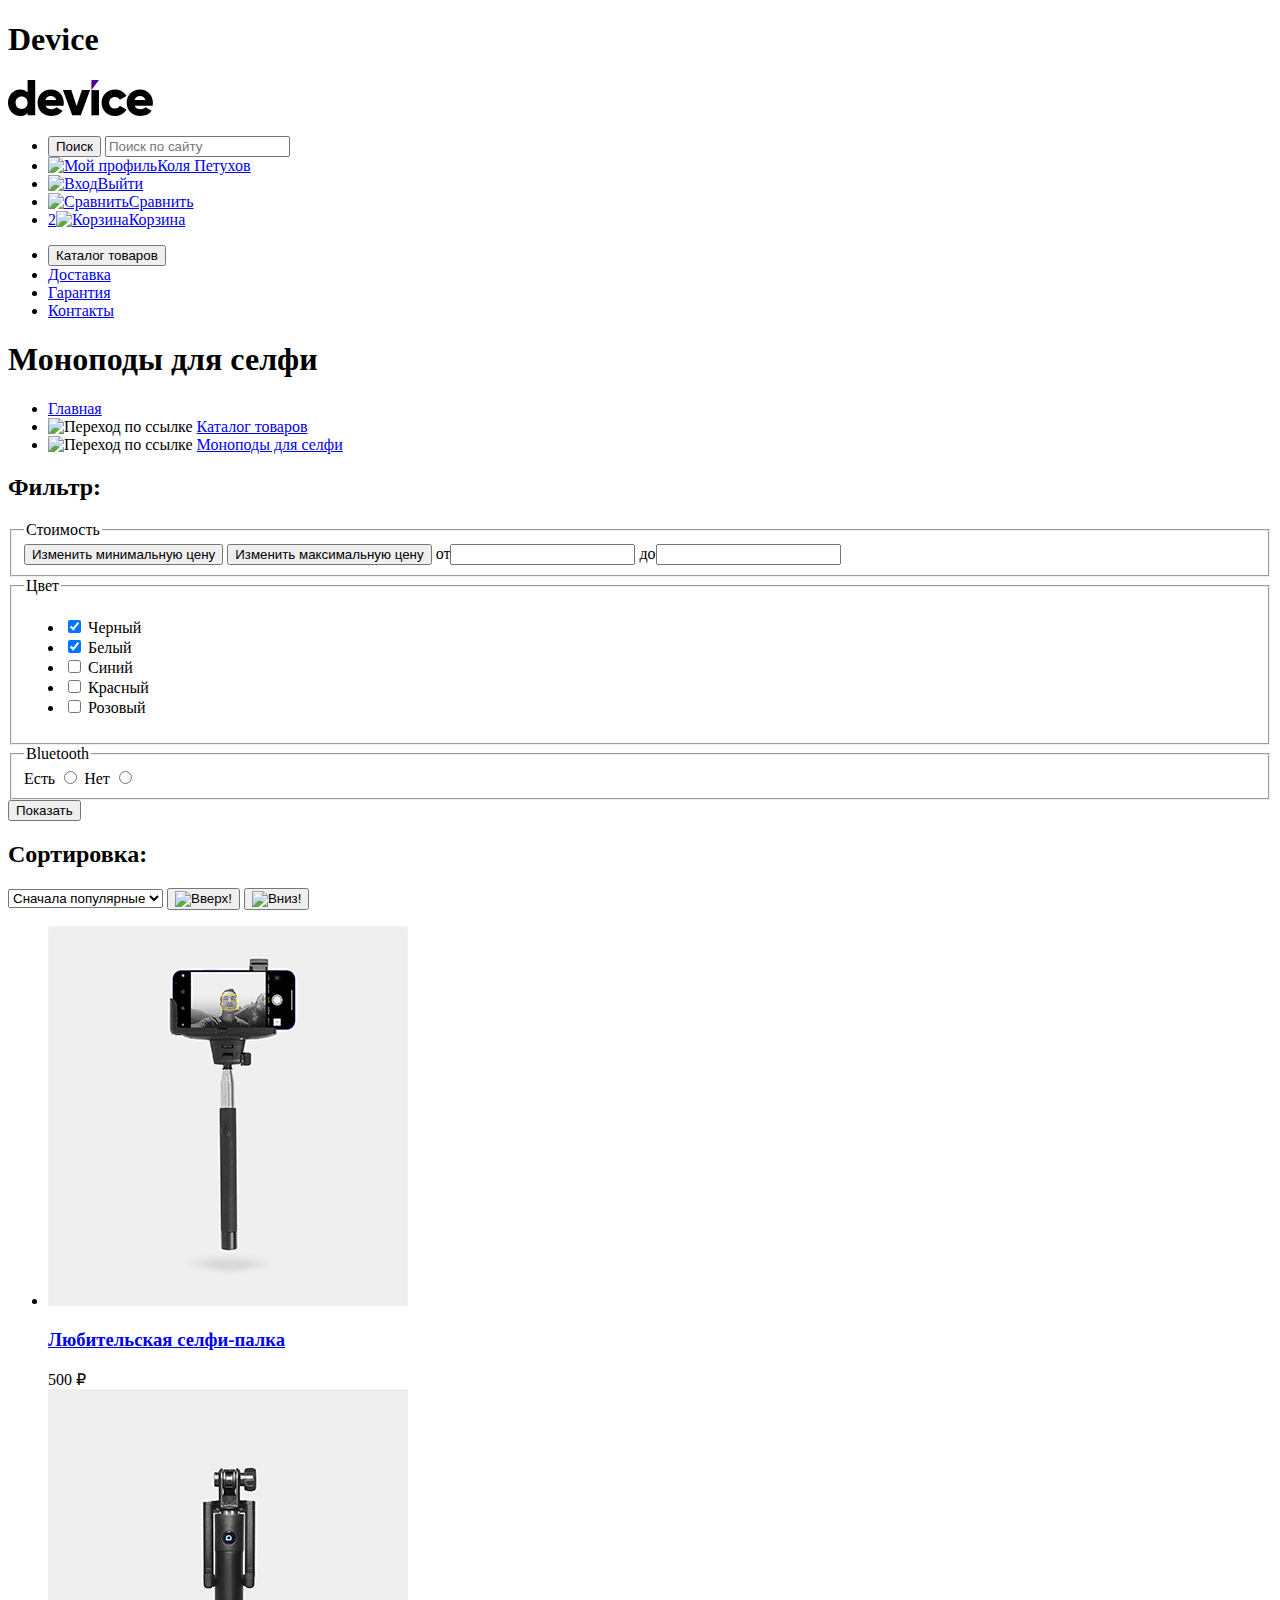
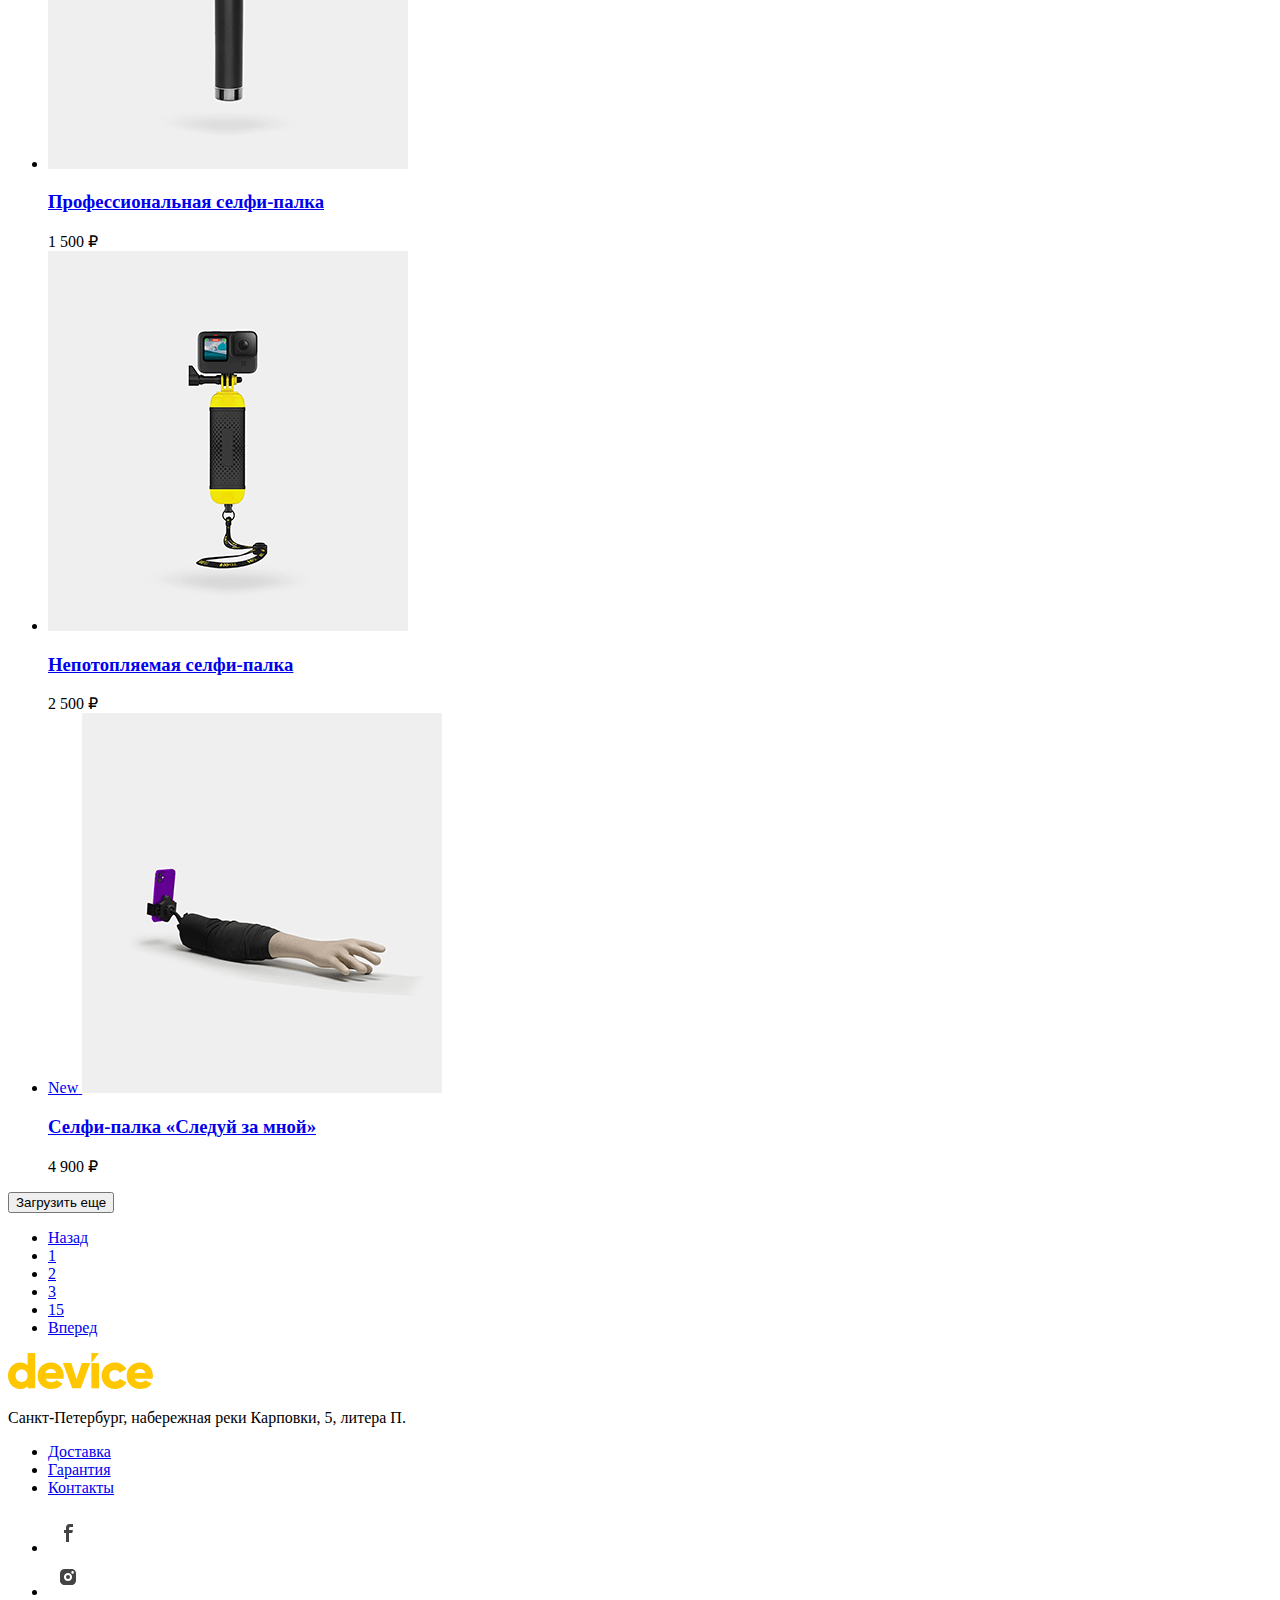
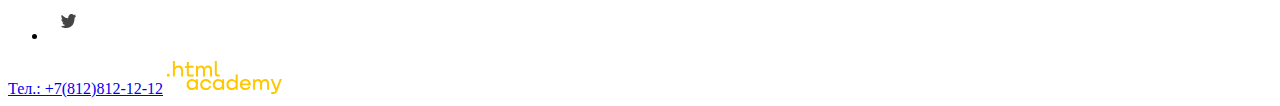
==== catalog.html @ c9c59290 "Доработка разметки" ====
<!DOCTYPE html>
<html lang="ru">
    <head>
        <title>Device</title>
        <meta charset="utf-8">
    </head>
    <body>
        <header class="page-header">
            <h1 class="visually-hidden">Device</h1>
            <a class="link_logo" href="index.html"><img class="logo" src="img/logo/logo-device.svg" alt="Logo Device"></a>
            <section>
                <nav class="navigation">
                    <ul class="navigation-list">
                        <li class="navigation-item">
                            <form class="nav-src" action="https://echo.htmlacademy.ru/" method="GET">
                                <input type="submit" value="Поиск">
                                <input type="text" name="search" id="search" placeholder="Поиск по сайту">
                            </form>
                        </li>
                        <li class="navigation-item">
                            <a class="navigation-link" href="#"><img class="item-img" src="" alt="Мой профиль">Коля Петухов</a>
                        </li>
                        <li class="navigation-item">
                            <a class="navigation-link" href="#"><img class="item-img" src="" alt="Вход">Выйти</a>
                        </li>
                        <li class="navigation-item">
                            <a class="navigation-link" href="#"><img class="item-img" src="" alt="Сравнить">Сравнить</a>
                        </li>
                        <li class="navigation-item">
                            <a class="navigation-link" href="#"><span class="number">2</span><img class="item-img" src="" alt="Корзина">Корзина</a>
                        </li>
                    </ul>
                </nav>
            </section>
            <section class="navigation">
                <ul class="navigation-list">
                    <li class="navigation-item">
                        <button class="nav-button" name="button">Каталог товаров</button>
                    </li>
                    <li class="navigation-item">
                    <a class="navigation-link" href="#">Доставка</a>
                </li>
                <li class="navigation-item">
                    <a class="navigation-link" href="#">Гарантия</a>
                </li>
                <li class="navigation-item">
                    <a class="navigation-link" href="#">Контакты</a>
                </li>
                </ul>
            </section>
        </header>
        <main class="main-catalog">
            <header class="header-catalog">
                <h1 class="heading-catalog">Моноподы для селфи</h1>
                <ul class="bread-list">
                    <li class="bread-item">
                        <a class="bread-link" href="#">Главная</a>
                    </li>
                    <li class="bread-item">
                        <img class="bread-img" src="" alt="Переход по ссылке">
                        <a class="bread-link" href="#">Каталог товаров</a>
                    </li>
                    <li class="bread-item">
                        <img class="bread-img" src="" alt="Переход по ссылке">
                        <a class="bread-link" href="#">Моноподы для селфи</a>
                    </li>
                </ul>
            </header>
            <section class="filter">
                <h2 class="heading-filter">Фильтр:</h2>
                <form action="https://echo.htmlacademy.ru/" method="GET">
                    <fieldset class="filter-price">
                        <legend class="filter-price-item">Стоимость</legend>
                        <button class="min-price" type="button">Изменить минимальную цену</button>
                        <button class="max-price" type="button">Изменить максимальную цену</button>
                        <label class="min-enter-price">от<input class="min-enter-price" type="number"></label> 
                        <label class="max-enter-price">до<input class="max-enter-price" type="number"></label> 
                    </fieldset>
                <fieldset class="filter-color">
                    <legend class="filter-color-item">Цвет</legend>
                    <ul class="filter-color-list">
                        <li class="filter-color-check">
                            <label class="filter-color-name"> 
                                <input type="checkbox" name="black" checked>
                                Черный
                            </label>
                        </li>
                        <li class="filter-color-check">
                            <label class="filter-color-name"> 
                                <input type="checkbox" name="white" checked>
                                Белый
                            </label>
                        </li>
                        <li class="filter-color-check">
                            <label class="filter-color-name">
                                <input type="checkbox" name="blue"> 
                                Синий
                            </label>
                        </li>
                        <li class="filter-color-check">
                            <label class="filter-color-name">
                                <input type="checkbox" name="red">
                                Красный
                            </label>
                        </li>
                        <li class="filter-color-check">
                            <label class="filter-color-name">
                                <input type="checkbox" name="pink">
                                Розовый
                            </label>
                        </li>
                    </ul>
                </fieldset>
                <fieldset class="filter-bluetooth">
                    <legend class="filter-bluetooth-item">Bluetooth</legend>
                    <label> Есть
                        <input class="filter-bluetooth-check" type="radio" name="bluetooth" value="Yes">
                    </label>
                    <label> Нет
                        <input class="filter-bluetooth-check" type="radio" name="bluetooth" value="No">
                    </label>
                    </fieldset>
                    <input class="filter-button" type="submit" value="Показать">
                </form>
            </section>
            <section class="sorting">
                <h2 class="heading-sort">Сортировка:</h2>
                <select class="sorting-list"> 
                    <option value="popular">Сначала популярные</option>
                    <option value="chaep">Сначала дешевые</option>
                    <option value="expensive">Сначала дорогие</option>
                </select>
                <button class="sort-button"><img class="sort-img" src="" alt="Вверх!"></button>
                <button class="sort-button"><img class="sort-img" src="" alt="Вниз!"></button>
            </section>
            <section class="product">
                <ul class="product-list">
                    <li class="product-item">
                        <a class="product-link" href="#">
                            <img class="product-img" src="img/product/product-1.png" width="360" height="380" alt="Любительская селфи-палка">
                            <h3>Любительская селфи-палка </h3>
                        </a>
                        <span>500 ₽</span>
                    </li>
                    <li class="product-item">
                        <a class="product-link" href="#">
                            <img class="product-img" src="img/product/product-2.png" width="360" height="380" alt="Профессиональная селфи-палка">
                            <h3>Профессиональная селфи-палка</h3>
                        </a>
                        <span>1 500 ₽</span>
                    </li>
                    <li class="product-item">
                        <a class="product-link" href="#">
                            <img class="product-img" src="img/product/product-3.png" width="360" height="380" alt="Непотопляемая селфи-палка">
                            <h3>Непотопляемая селфи-палка</h3>
                        </a>
                        <span>2 500 ₽</span>
                    </li>
                    <li class="product-item">
                        <a class="product-link" href="#">
                            <span>New</span>
                            <img class="product-img" src="img/product/product-4.png" width="360" height="380" alt="Селфи-палка «Следуй за мной»">
                            <h3>Селфи-палка «Следуй за мной»</h3>
                        </a>
                        <span>4 900 ₽</span>
                    </li>
                </ul>
                <button class="product-button" type="button">Загрузить еще</button>
                <ul class="pagination">
                    <li class="pagination-item">
                        <a class="pagination-link" href="#">Назад</a>
                    </li>
                    <li class="pagination-item">
                        <a class="pagination-link pagination-active" href="#">1</a>
                    </li>
                    <li class="pagination-item">
                        <a class="pagination-link" href="#">2</a>
                    </li>
                    <li class="pagination-item">
                        <a class="pagination-link" href="#">3</a>
                    </li>
                    <li class="pagination-item">
                        <a class="pagination-link" href="#">15</a>
                    </li>
                    <li class="pagination-item">
                        <a class="pagination-link" href="#">Вперед</a>
                    </li>
                </ul>
            </section>  
        </main>
        <footer class="footer">
            <a class="logo-link" href="index.html"><img class="logo-footer" src="img/logo/logo-device-footer.svg" alt="Device Logo"></a>
                <p>
                    Санкт-Петербург, набережная реки Карповки, 5, литера П.
                </p>
                <nav class="navi-footer">
                    <ul class="footer-list">
                        <li class="footer-item">
                            <a class="footer-link" href="#">Доставка</a>
                        </li>
                        <li class="footer-item">
                            <a class="footer-link" href="#">Гарантия</a>
                        </li>
                        <li class="footer-item">
                            <a class="footer-link" href="#">Контакты</a>
                        </li>
                    </ul>
                </nav>
                <nav class="navi-footer-social">
                    <ul class="footer-social-list">
                        <li class="footer-social-item">
                            <a class="footer-social-link" target="_blank" href="https://facebook.com/htmlacademy"><img class="social-logo" src="img/social/facebook.svg" alt="Facebook"></a>
                        </li>
                        <li class="footer-social-item">
                            <a class="footer-social-link" target="_blank" href="https://instagram.com/htmlacademy/"><img class="social-logo" src="img/social/instagram.svg" alt="Instagram"></a>
                        </li>
                        <li class="footer-social-item">
                            <a class="footer-social-link" target="_blank" href="https://twitter.com/htmlacademy_ru"><img class="social-logo" src="img/social/twitter.svg" alt="Twitter"></a>
                        </li>
                    </ul>
                </nav>
                <a href="tel:+78128121212">Тел.: +7(812)812-12-12</a>
                <a href="https://htmlacademy.ru/"><img src="img/logo/html-logo.svg" alt="HTMLACADEMY-logo"></a>
        </footer>
    </body>
</html>
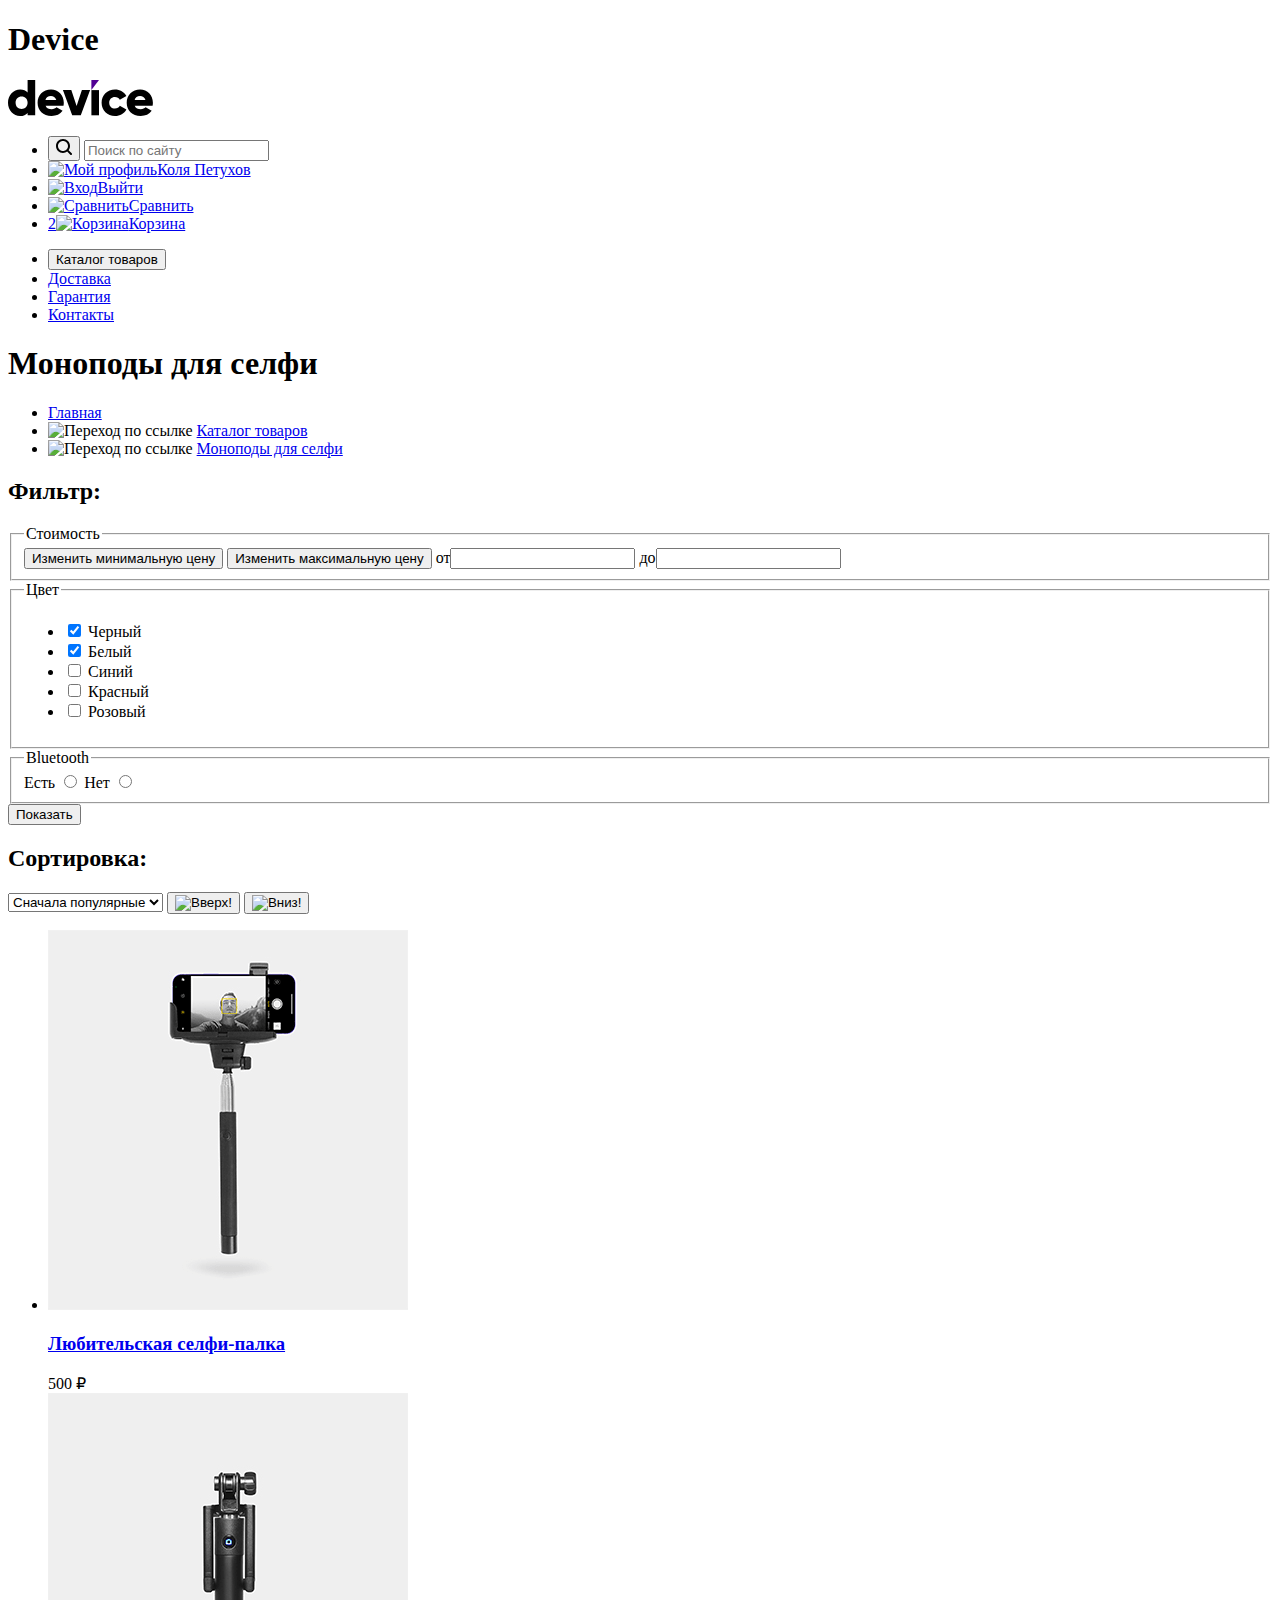
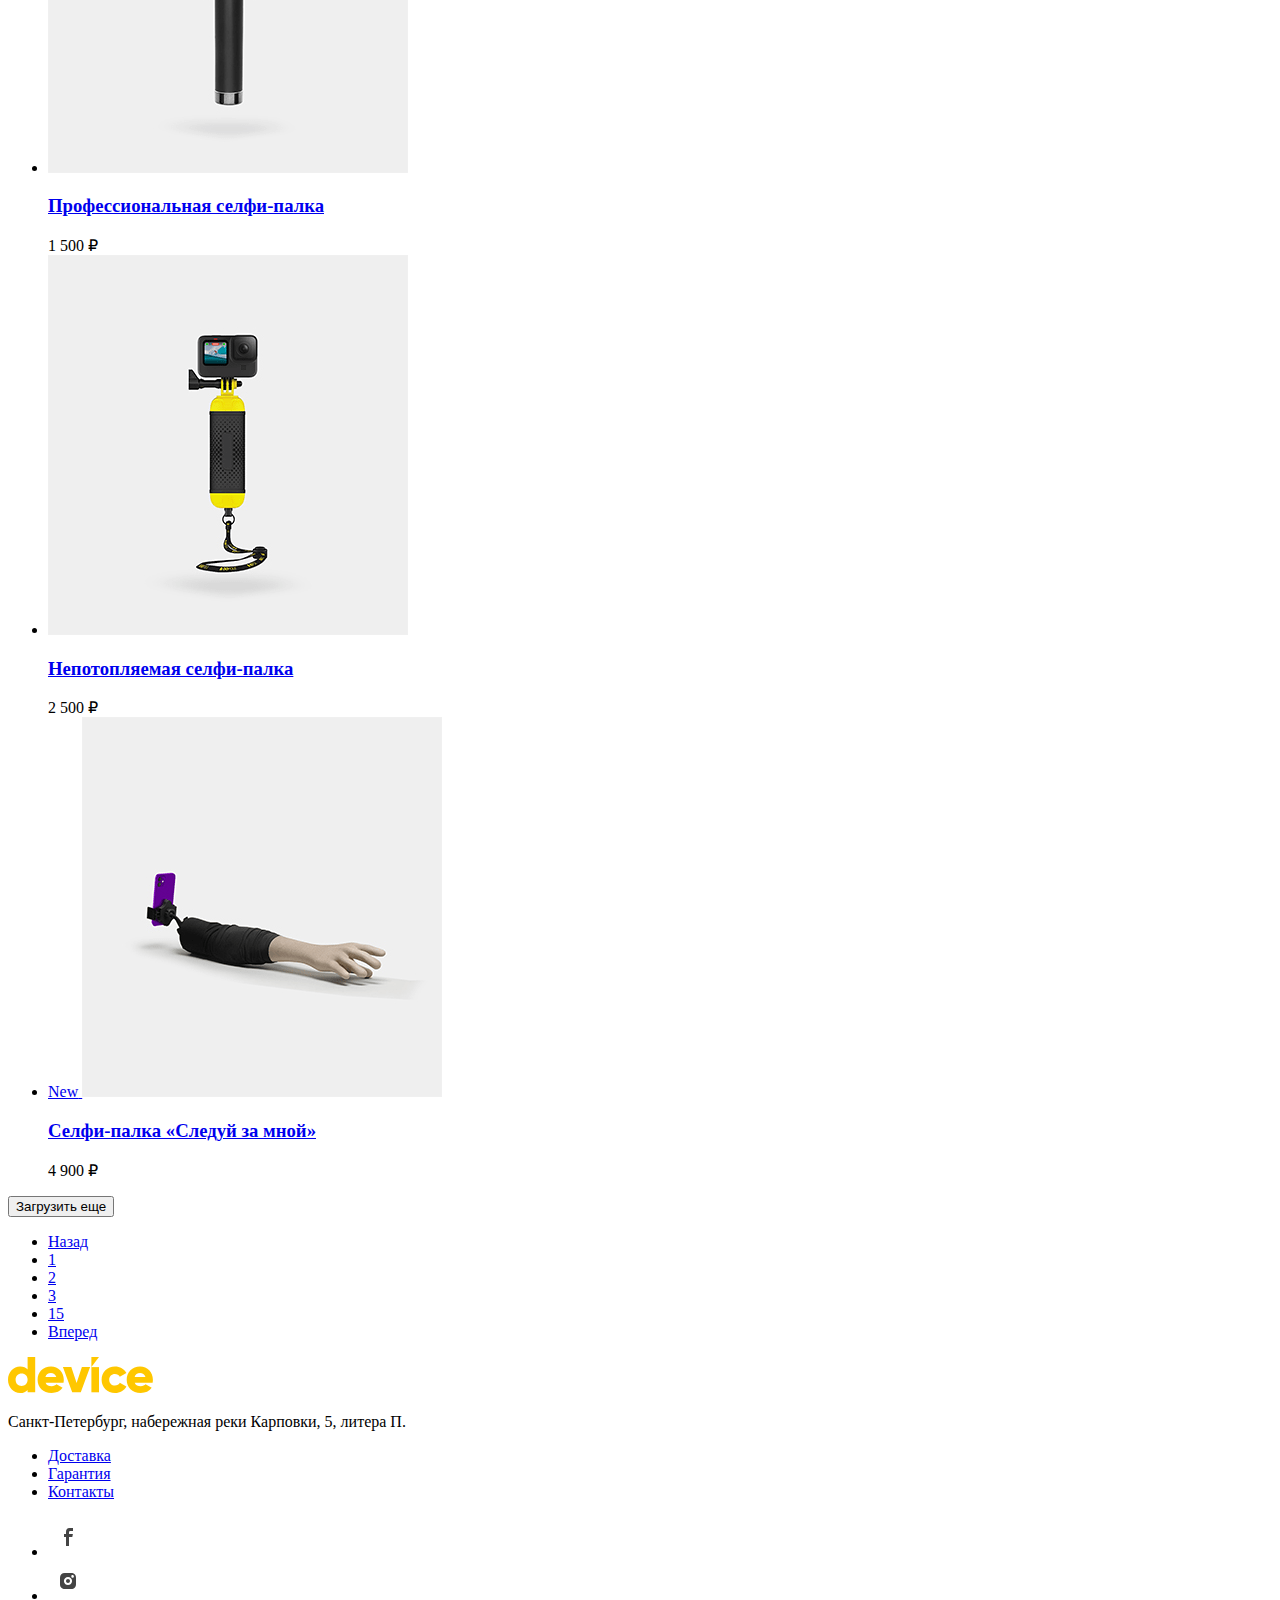
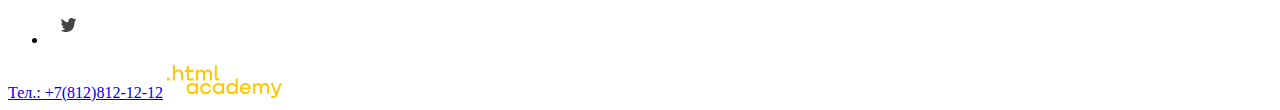
==== commit 95d15d94: "Базовая стилизация страниц" ====
--- a/catalog.html
+++ b/catalog.html
@@ -4,51 +4,52 @@
     <head>
         <title>Device</title>
         <meta charset="utf-8">
+        <link rel="stylesheet" href="styles.css">
     </head>
     <body>
         <header class="page-header">
             <h1 class="visually-hidden">Device</h1>
-            <a class="link_logo" href="index.html"><img class="logo" src="img/logo/logo-device.svg" alt="Logo Device"></a>
-            <section>
-                <nav class="navigation">
-                    <ul class="navigation-list">
-                        <li class="navigation-item">
-                            <form class="nav-src" action="https://echo.htmlacademy.ru/" method="GET">
-                                <input type="submit" value="Поиск">
-                                <input type="text" name="search" id="search" placeholder="Поиск по сайту">
-                            </form>
-                        </li>
-                        <li class="navigation-item">
-                            <a class="navigation-link" href="#"><img class="item-img" src="" alt="Мой профиль">Коля Петухов</a>
-                        </li>
-                        <li class="navigation-item">
-                            <a class="navigation-link" href="#"><img class="item-img" src="" alt="Вход">Выйти</a>
-                        </li>
-                        <li class="navigation-item">
-                            <a class="navigation-link" href="#"><img class="item-img" src="" alt="Сравнить">Сравнить</a>
-                        </li>
-                        <li class="navigation-item">
-                            <a class="navigation-link" href="#"><span class="number">2</span><img class="item-img" src="" alt="Корзина">Корзина</a>
-                        </li>
-                    </ul>
-                </nav>
-            </section>
-            <section class="navigation">
-                <ul class="navigation-list">
-                    <li class="navigation-item">
-                        <button class="nav-button" name="button">Каталог товаров</button>
-                    </li>
-                    <li class="navigation-item">
-                    <a class="navigation-link" href="#">Доставка</a>
-                </li>
-                <li class="navigation-item">
-                    <a class="navigation-link" href="#">Гарантия</a>
-                </li>
-                <li class="navigation-item">
-                    <a class="navigation-link" href="#">Контакты</a>
-                </li>
-                </ul>
-            </section>
+                <a class="link_logo" href="index.html"><img class="logo" src="img/logo/logo-device.svg" width="145" height="36" alt="Logo Device"></a>
+                <section class="navigation-profile">
+                    <nav class="navigation-container">
+                        <ul class="navigation-list-profile">
+                            <li class="navigation-item-profile">
+                                <form class="nav-src" action="https://echo.htmlacademy.ru/" method="GET">
+                                    <button class="form-button"><img src="img/src.svg" alt="Поиск"></button>
+                                    <input class="form-text" type="text" name="search" id="search" placeholder="Поиск по сайту">
+                                </form>
+                            </li>
+                            <li class="navigation-item-profile">
+                                <a class="navigation-link-profile" href="#"><img class="item-img" src="" alt="Мой профиль">Коля Петухов</a>
+                            </li>
+                            <li class="navigation-item-profile">
+                                <a class="navigation-link-profile" href="#"><img class="item-img" src="" alt="Вход">Выйти</a>
+                            </li>
+                            <li class="navigation-item-profile">
+                                <a class="navigation-link-profile" href="#"><img class="item-img" src="" alt="Сравнить">Сравнить</a>
+                            </li>
+                            <li class="navigation-item-profile">
+                                <a class="navigation-link-profile" href="#"><span class="number">2</span><img class="item-img" src="" alt="Корзина">Корзина</a>
+                            </li>
+                        </ul>
+                    </nav>
+                </section>
+                <section class="navigation">
+                        <ul class="navigation-list">
+                            <li class="navigation-item">
+                                <button class="nav-button" name="button">Каталог товаров</button>
+                            </li>
+                            <li class="navigation-item">
+                                <a class="navigation-link" href="#">Доставка</a>
+                            </li>
+                            <li class="navigation-item">
+                                <a class="navigation-link" href="#">Гарантия</a>
+                            </li>
+                            <li class="navigation-item">
+                                <a class="navigation-link" href="#">Контакты</a>
+                            </li>
+                        </ul>
+                </section>
         </header>
         <main class="main-catalog">
             <header class="header-catalog">
@@ -77,48 +78,48 @@
                         <label class="min-enter-price">от<input class="min-enter-price" type="number"></label> 
                         <label class="max-enter-price">до<input class="max-enter-price" type="number"></label> 
                     </fieldset>
-                <fieldset class="filter-color">
-                    <legend class="filter-color-item">Цвет</legend>
-                    <ul class="filter-color-list">
-                        <li class="filter-color-check">
-                            <label class="filter-color-name"> 
-                                <input type="checkbox" name="black" checked>
-                                Черный
-                            </label>
-                        </li>
-                        <li class="filter-color-check">
-                            <label class="filter-color-name"> 
-                                <input type="checkbox" name="white" checked>
-                                Белый
-                            </label>
-                        </li>
-                        <li class="filter-color-check">
-                            <label class="filter-color-name">
-                                <input type="checkbox" name="blue"> 
-                                Синий
-                            </label>
-                        </li>
-                        <li class="filter-color-check">
-                            <label class="filter-color-name">
-                                <input type="checkbox" name="red">
-                                Красный
-                            </label>
-                        </li>
-                        <li class="filter-color-check">
-                            <label class="filter-color-name">
-                                <input type="checkbox" name="pink">
-                                Розовый
-                            </label>
-                        </li>
-                    </ul>
-                </fieldset>
+                    <fieldset class="filter-color">
+                        <legend class="filter-color-item">Цвет</legend>
+                        <ul class="filter-color-list">
+                            <li class="filter-color-check">
+                                <label class="filter-color-name"> 
+                                    <input class="filter-color-box" type="checkbox" name="black" checked>
+                                    Черный
+                                </label>
+                            </li>
+                            <li class="filter-color-check">
+                                <label class="filter-color-name"> 
+                                    <input class="filter-color-box" type="checkbox" name="white" checked>
+                                    Белый
+                                </label>
+                            </li>
+                            <li class="filter-color-check">
+                                <label class="filter-color-name">
+                                    <input class="filter-color-box" type="checkbox" name="blue"> 
+                                    Синий
+                                </label>
+                            </li>
+                            <li class="filter-color-check">
+                                <label class="filter-color-name">
+                                    <input class="filter-color-box" type="checkbox" name="red">
+                                    Красный
+                                </label>
+                            </li>
+                            <li class="filter-color-check">
+                                <label class="filter-color-name">
+                                    <input class="filter-color-box" type="checkbox" name="pink">
+                                    Розовый
+                                </label>
+                            </li>
+                        </ul>
+                    </fieldset>
                 <fieldset class="filter-bluetooth">
-                    <legend class="filter-bluetooth-item">Bluetooth</legend>
-                    <label> Есть
-                        <input class="filter-bluetooth-check" type="radio" name="bluetooth" value="Yes">
+                    <legend class="filter-bluetooth-name">Bluetooth</legend>
+                    <label class="filter-bluetooth-check"> Есть
+                        <input class="filter-bluetooth-item" type="radio" name="bluetooth" value="Yes">
                     </label>
-                    <label> Нет
-                        <input class="filter-bluetooth-check" type="radio" name="bluetooth" value="No">
+                    <label class="filter-bluetooth-check"> Нет
+                        <input class="filter-bluetooth-item" type="radio" name="bluetooth" value="No">
                     </label>
                     </fieldset>
                     <input class="filter-button" type="submit" value="Показать">
@@ -141,35 +142,35 @@
                             <img class="product-img" src="img/product/product-1.png" width="360" height="380" alt="Любительская селфи-палка">
                             <h3>Любительская селфи-палка </h3>
                         </a>
-                        <span>500 ₽</span>
+                        <span class="product-price">500 ₽</span>
                     </li>
                     <li class="product-item">
                         <a class="product-link" href="#">
                             <img class="product-img" src="img/product/product-2.png" width="360" height="380" alt="Профессиональная селфи-палка">
                             <h3>Профессиональная селфи-палка</h3>
                         </a>
-                        <span>1 500 ₽</span>
+                        <span class="product-price">1 500 ₽</span>
                     </li>
                     <li class="product-item">
                         <a class="product-link" href="#">
                             <img class="product-img" src="img/product/product-3.png" width="360" height="380" alt="Непотопляемая селфи-палка">
                             <h3>Непотопляемая селфи-палка</h3>
                         </a>
-                        <span>2 500 ₽</span>
-                    </li>
-                    <li class="product-item">
-                        <a class="product-link" href="#">
-                            <span>New</span>
+                        <span class="product-price">2 500 ₽</span>
+                    </li>
+                    <li class="product-item">
+                        <a class="product-link" href="#">
+                            <span class="product-new">New</span>
                             <img class="product-img" src="img/product/product-4.png" width="360" height="380" alt="Селфи-палка «Следуй за мной»">
                             <h3>Селфи-палка «Следуй за мной»</h3>
                         </a>
-                        <span>4 900 ₽</span>
+                        <span class="product-price">4 900 ₽</span>
                     </li>
                 </ul>
-                <button class="product-button" type="button">Загрузить еще</button>
+                <button class="product-button" type="button"><span class="product-button-text">Загрузить еще</span></button>
                 <ul class="pagination">
                     <li class="pagination-item">
-                        <a class="pagination-link" href="#">Назад</a>
+                        <a class="pagination-link-direction" href="#">Назад</a>
                     </li>
                     <li class="pagination-item">
                         <a class="pagination-link pagination-active" href="#">1</a>
@@ -184,14 +185,14 @@
                         <a class="pagination-link" href="#">15</a>
                     </li>
                     <li class="pagination-item">
-                        <a class="pagination-link" href="#">Вперед</a>
+                        <a class="pagination-link-direction" href="#">Вперед</a>
                     </li>
                 </ul>
             </section>  
         </main>
         <footer class="footer">
-            <a class="logo-link" href="index.html"><img class="logo-footer" src="img/logo/logo-device-footer.svg" alt="Device Logo"></a>
-                <p>
+            <a class="logo-link" href="index.html"><img class="logo-footer" src="img//logo/logo-device-footer.svg" alt="Device Logo"></a>
+                <p class="footer-adress">
                     Санкт-Петербург, набережная реки Карповки, 5, литера П.
                 </p>
                 <nav class="navi-footer">
@@ -210,18 +211,30 @@
                 <nav class="navi-footer-social">
                     <ul class="footer-social-list">
                         <li class="footer-social-item">
-                            <a class="footer-social-link" target="_blank" href="https://facebook.com/htmlacademy"><img class="social-logo" src="img/social/facebook.svg" alt="Facebook"></a>
+                            <a class="footer-social-link" target="_blank" href="https://facebook.com/htmlacademy">
+                                <div class="social">
+                                    <img class="social-logo" src="img/social/facebook.svg" alt="Facebook">
+                                </div>
+                            </a>
                         </li>
                         <li class="footer-social-item">
-                            <a class="footer-social-link" target="_blank" href="https://instagram.com/htmlacademy/"><img class="social-logo" src="img/social/instagram.svg" alt="Instagram"></a>
+                            <a class="footer-social-link" target="_blank" href="https://instagram.com/htmlacademy/">
+                                <div class="social">
+                                    <img class="social-logo" src="img/social/instagram.svg" alt="Instagram">
+                                </div>
+                            </a>
                         </li>
                         <li class="footer-social-item">
-                            <a class="footer-social-link" target="_blank" href="https://twitter.com/htmlacademy_ru"><img class="social-logo" src="img/social/twitter.svg" alt="Twitter"></a>
+                            <a class="footer-social-link" target="_blank" href="https://twitter.com/htmlacademy_ru">
+                                <div class="social">
+                                    <img class="social-logo" src="img/social/twitter.svg" alt="Twitter">
+                                </div>
+                            </a>
                         </li>
                     </ul>
                 </nav>
-                <a href="tel:+78128121212">Тел.: +7(812)812-12-12</a>
-                <a href="https://htmlacademy.ru/"><img src="img/logo/html-logo.svg" alt="HTMLACADEMY-logo"></a>
+                <a class="footer-tel" href="tel:+78128121212">Тел.: +7(812)812-12-12</a>
+                <a href="https://htmlacademy.ru/"><img src="img//logo/html-logo.svg" alt="HTMLACADEMY-logo"></a>
         </footer>
     </body>
 </html>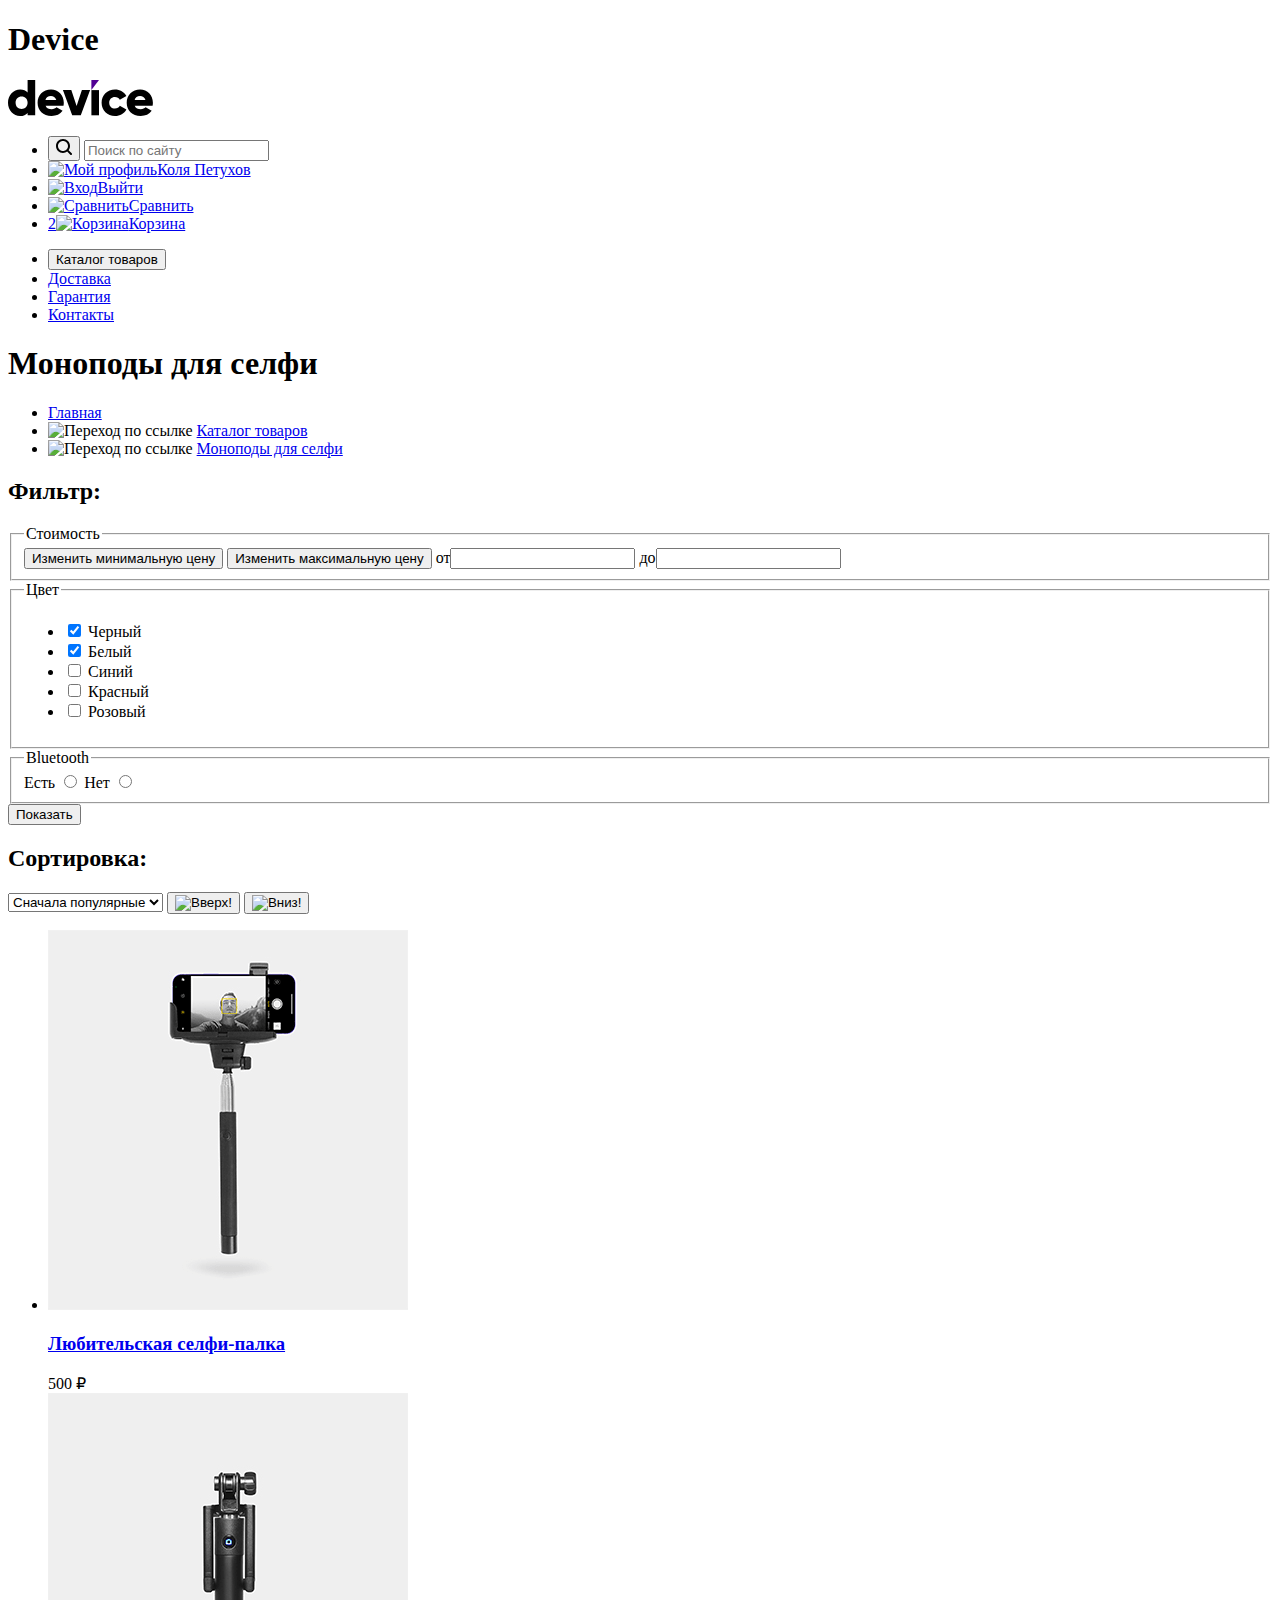
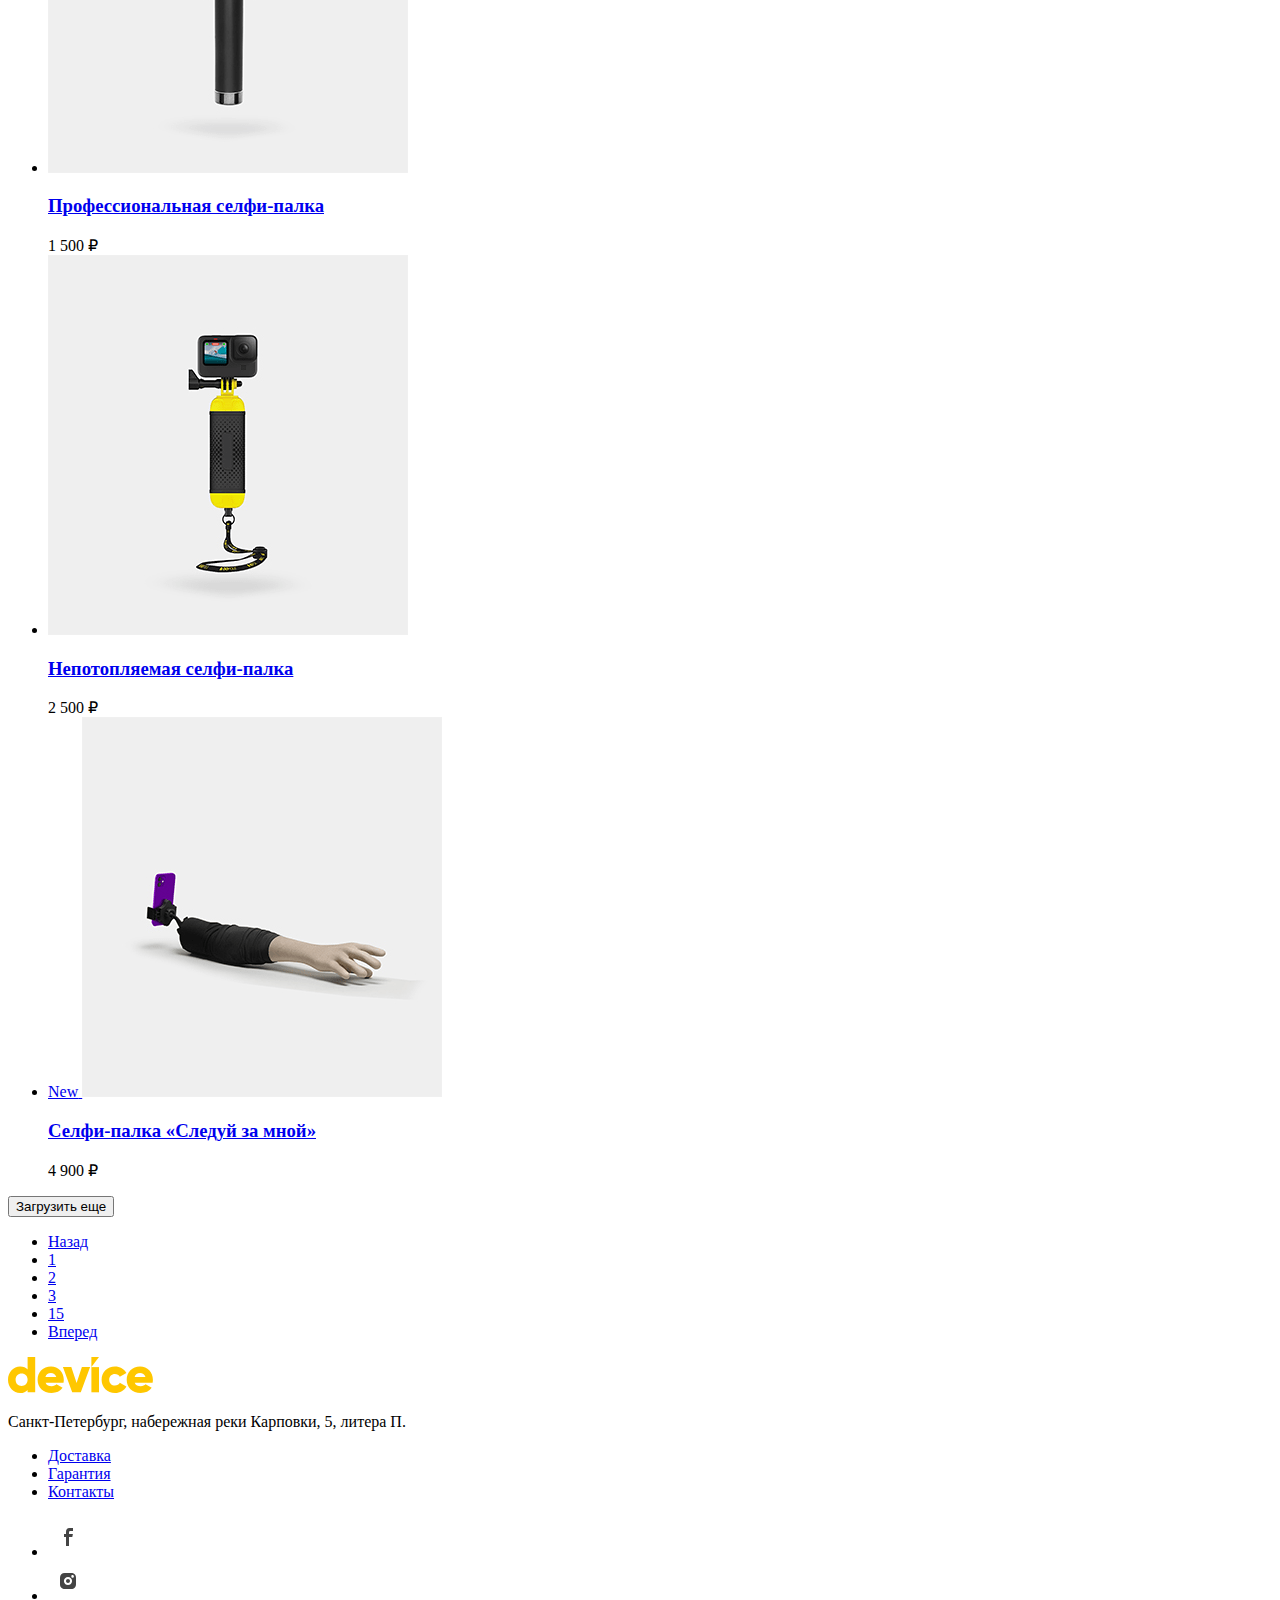
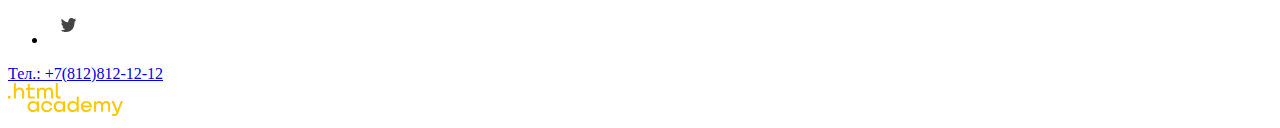
==== commit df69eaa5: "Флексы и некоторые доработки" ====
--- a/catalog.html
+++ b/catalog.html
@@ -1,4 +1,3 @@
-
 <!DOCTYPE html>
 <html lang="ru">
     <head>
@@ -7,7 +6,7 @@
         <link rel="stylesheet" href="styles.css">
     </head>
     <body>
-        <header class="page-header">
+        <header class="page-header-catalog">
             <h1 class="visually-hidden">Device</h1>
                 <a class="link_logo" href="index.html"><img class="logo" src="img/logo/logo-device.svg" width="145" height="36" alt="Logo Device"></a>
                 <section class="navigation-profile">
@@ -191,11 +190,14 @@
             </section>  
         </main>
         <footer class="footer">
-            <a class="logo-link" href="index.html"><img class="logo-footer" src="img//logo/logo-device-footer.svg" alt="Device Logo"></a>
-                <p class="footer-adress">
-                    Санкт-Петербург, набережная реки Карповки, 5, литера П.
-                </p>
-                <nav class="navi-footer">
+            <div class="footer-container">
+                <div class="footer-logo-content">
+                    <a class="logo-link" href="index.html"><img class="logo-footer" src="img//logo/logo-device-footer.svg" alt="Device Logo"></a>
+                    <p class="footer-adress">
+                        Санкт-Петербург, набережная реки Карповки, 5, литера П.
+                    </p>
+                </div>
+                <div class="adress-footer-container">
                     <ul class="footer-list">
                         <li class="footer-item">
                             <a class="footer-link" href="#">Доставка</a>
@@ -207,34 +209,41 @@
                             <a class="footer-link" href="#">Контакты</a>
                         </li>
                     </ul>
-                </nav>
-                <nav class="navi-footer-social">
-                    <ul class="footer-social-list">
-                        <li class="footer-social-item">
-                            <a class="footer-social-link" target="_blank" href="https://facebook.com/htmlacademy">
-                                <div class="social">
-                                    <img class="social-logo" src="img/social/facebook.svg" alt="Facebook">
-                                </div>
-                            </a>
-                        </li>
-                        <li class="footer-social-item">
-                            <a class="footer-social-link" target="_blank" href="https://instagram.com/htmlacademy/">
-                                <div class="social">
-                                    <img class="social-logo" src="img/social/instagram.svg" alt="Instagram">
-                                </div>
-                            </a>
-                        </li>
-                        <li class="footer-social-item">
-                            <a class="footer-social-link" target="_blank" href="https://twitter.com/htmlacademy_ru">
-                                <div class="social">
-                                    <img class="social-logo" src="img/social/twitter.svg" alt="Twitter">
-                                </div>
-                            </a>
-                        </li>
-                    </ul>
-                </nav>
-                <a class="footer-tel" href="tel:+78128121212">Тел.: +7(812)812-12-12</a>
-                <a href="https://htmlacademy.ru/"><img src="img//logo/html-logo.svg" alt="HTMLACADEMY-logo"></a>
+                    <nav class="navi-footer-social">
+                        <ul class="footer-social-list">
+                            <li class="footer-social-item">
+                                <a class="footer-social-link" target="_blank" href="https://facebook.com/htmlacademy">
+                                    <div class="social">
+                                        <img class="social-logo" src="img/social/facebook.svg" alt="Facebook">
+                                    </div>
+                                </a>
+                            </li>
+                            <li class="footer-social-item">
+                                <a class="footer-social-link" target="_blank" href="https://instagram.com/htmlacademy/">
+                                    <div class="social">
+                                        <img class="social-logo" src="img/social/instagram.svg" alt="Instagram">
+                                    </div>
+                                </a>
+                            </li>
+                            <li class="footer-social-item">
+                                <a class="footer-social-link" target="_blank" href="https://twitter.com/htmlacademy_ru">
+                                    <div class="social">
+                                        <img class="social-logo" src="img/social/twitter.svg" alt="Twitter">
+                                    </div>
+                                </a>
+                            </li>
+                        </ul>
+                    </nav>
+                </div>
+                <div class="footer-container-tel">
+                    <div class="tel-cont">
+                        <a class="footer-tel" href="tel:+78128121212">Тел.: +7(812)812-12-12</a>
+                    </div>
+                    <div class="htmlacademy-logo">
+                    <a href="https://htmlacademy.ru/"><img src="img//logo/html-logo.svg" alt="HTMLACADEMY-logo"></a>
+                    </div>
+                </div>
+            </div>
         </footer>
     </body>
 </html>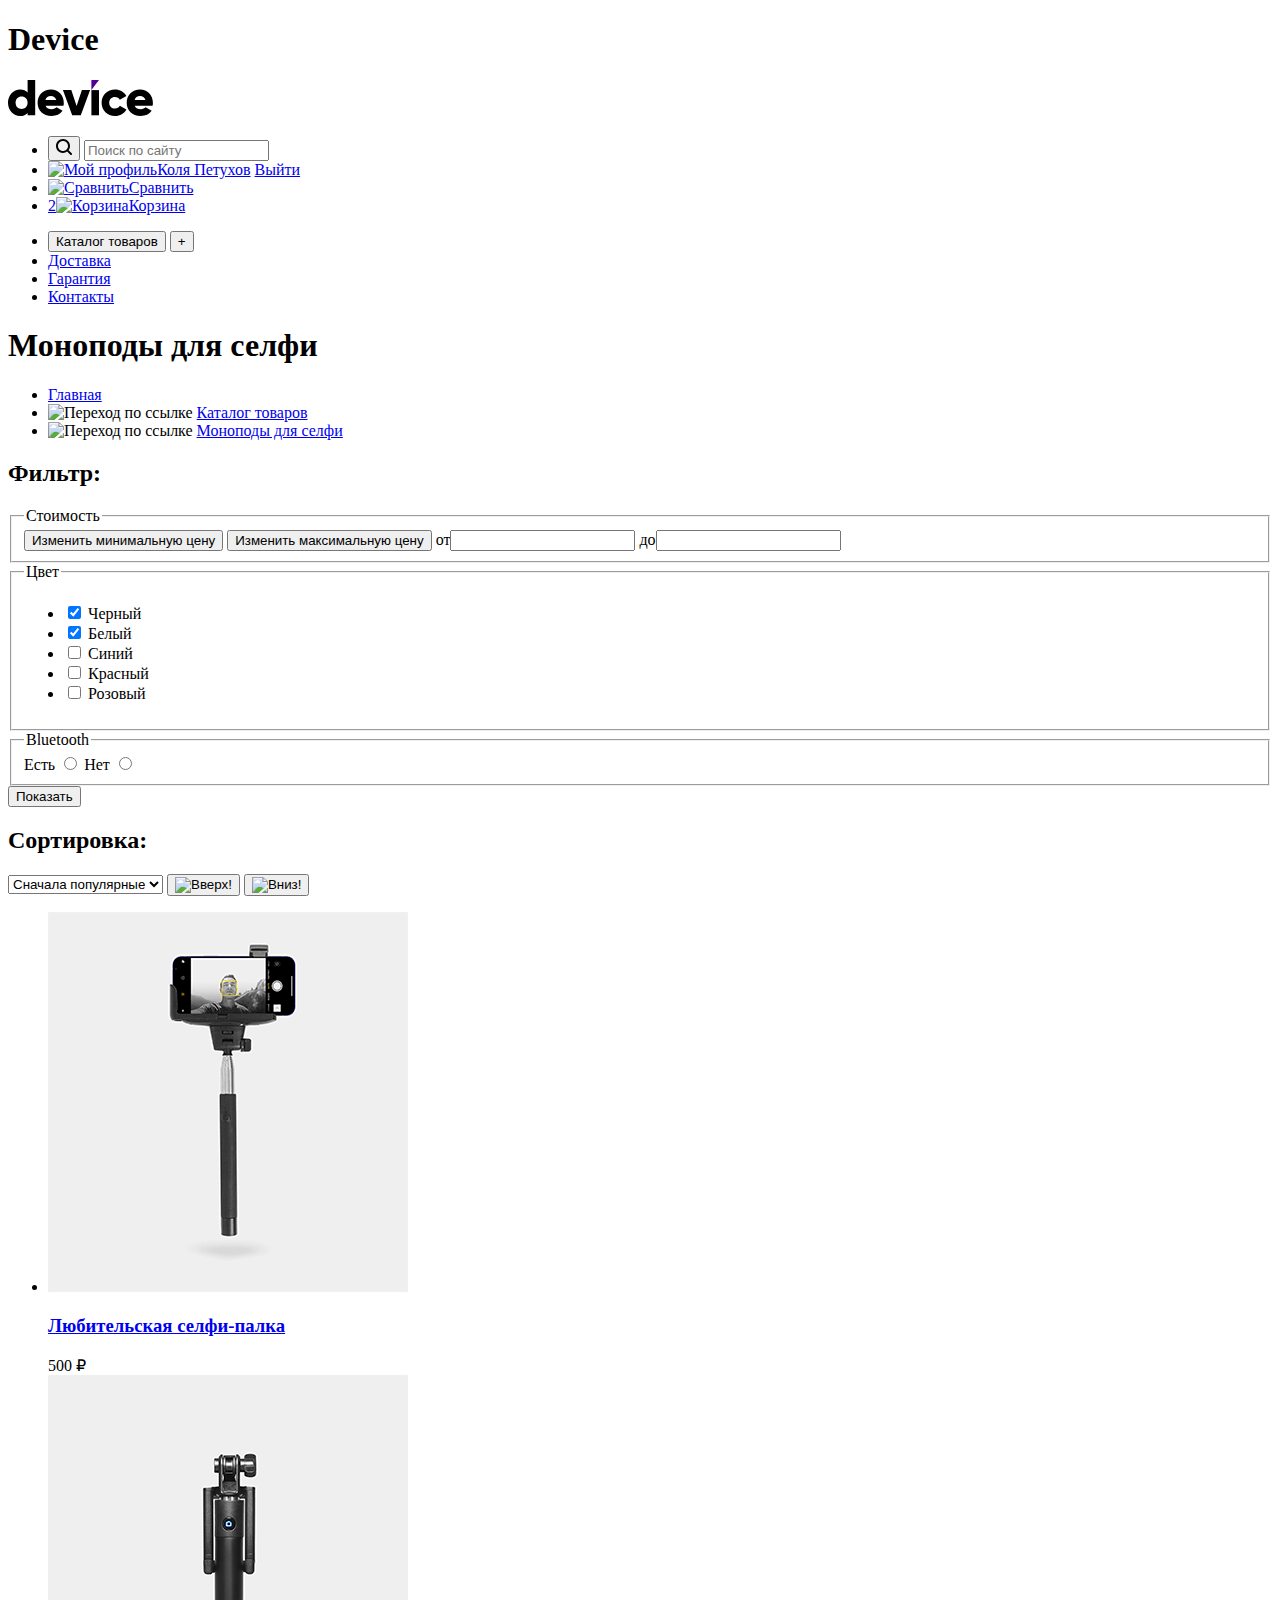
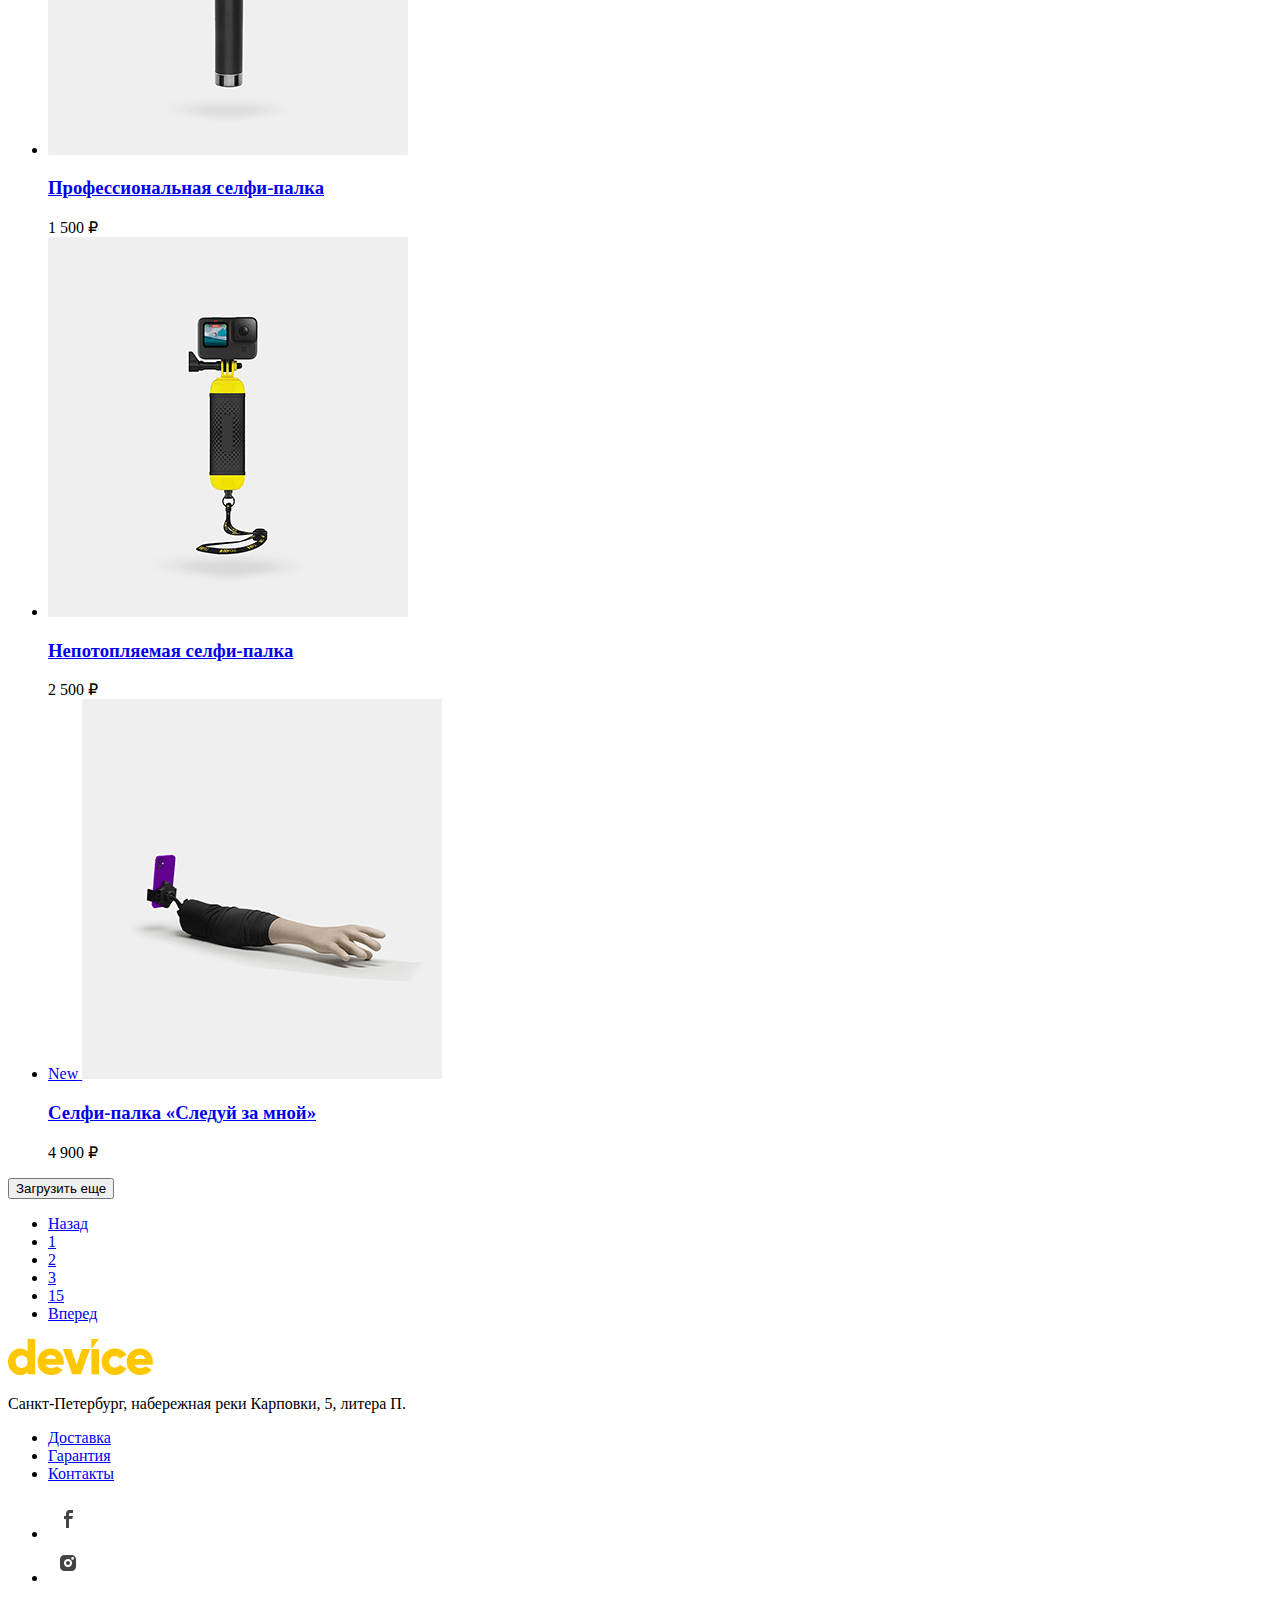
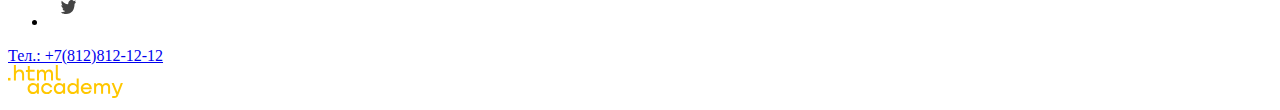
==== commit e19e1730: "Сетки мелких компонентов на флексах" ====
--- a/catalog.html
+++ b/catalog.html
@@ -20,9 +20,7 @@
                             </li>
                             <li class="navigation-item-profile">
                                 <a class="navigation-link-profile" href="#"><img class="item-img" src="" alt="Мой профиль">Коля Петухов</a>
-                            </li>
-                            <li class="navigation-item-profile">
-                                <a class="navigation-link-profile" href="#"><img class="item-img" src="" alt="Вход">Выйти</a>
+                                <a class="navigation-link-profile" href="#">Выйти</a>
                             </li>
                             <li class="navigation-item-profile">
                                 <a class="navigation-link-profile" href="#"><img class="item-img" src="" alt="Сравнить">Сравнить</a>
@@ -32,23 +30,24 @@
                             </li>
                         </ul>
                     </nav>
-                </section>
-                <section class="navigation">
-                        <ul class="navigation-list">
-                            <li class="navigation-item">
-                                <button class="nav-button" name="button">Каталог товаров</button>
-                            </li>
-                            <li class="navigation-item">
-                                <a class="navigation-link" href="#">Доставка</a>
-                            </li>
-                            <li class="navigation-item">
-                                <a class="navigation-link" href="#">Гарантия</a>
-                            </li>
-                            <li class="navigation-item">
-                                <a class="navigation-link" href="#">Контакты</a>
-                            </li>
-                        </ul>
-                </section>
+                <nav class="navigation">
+                    <ul class="navigation-list">
+                        <li class="navigation-item">
+                            <button class="nav-button" name="button">Каталог товаров</button>
+                            <button class="catalog-button">+</button>
+                        </li>
+                        <li class="navigation-item">
+                            <a class="navigation-link" href="#">Доставка</a>
+                        </li>
+                        <li class="navigation-item">
+                            <a class="navigation-link" href="#">Гарантия</a>
+                        </li>
+                        <li class="navigation-item">
+                            <a class="navigation-link" href="#">Контакты</a>
+                        </li>
+                    </ul>
+                </nav>
+            </section>
         </header>
         <main class="main-catalog">
             <header class="header-catalog">
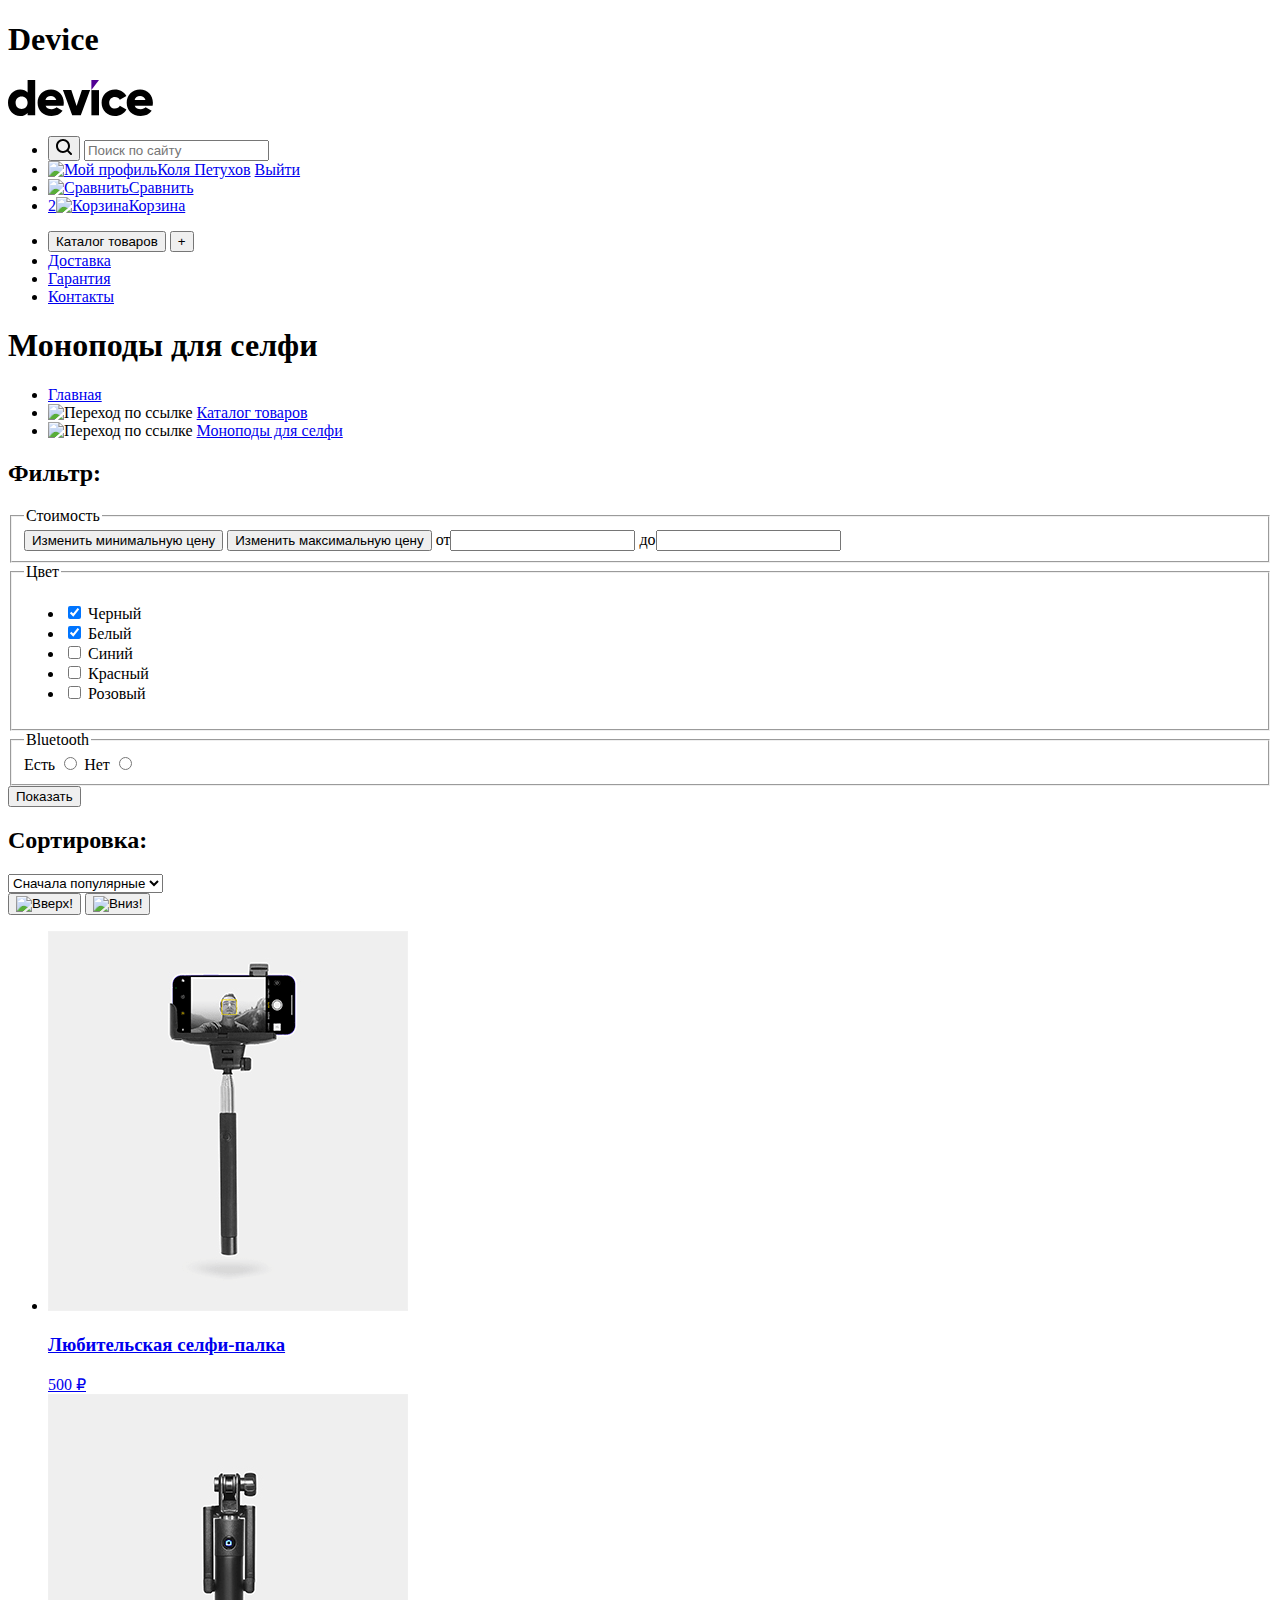
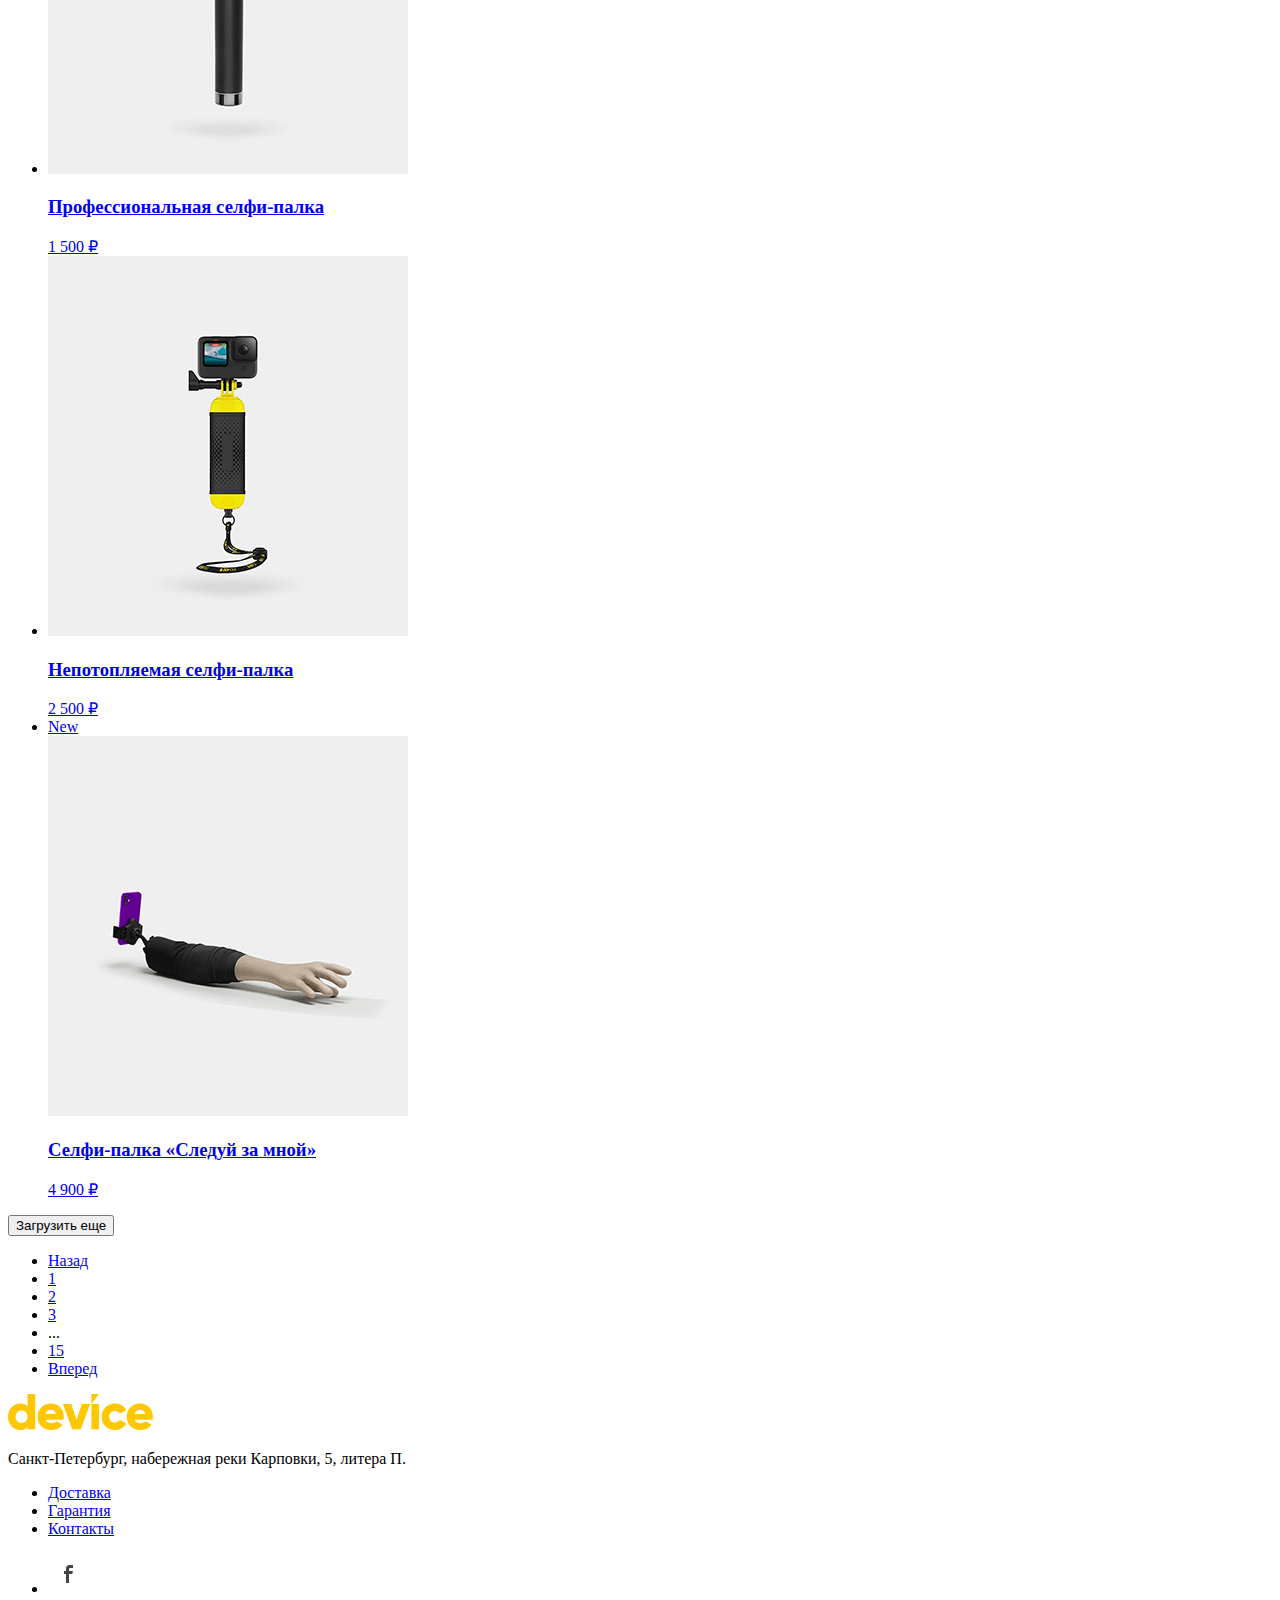
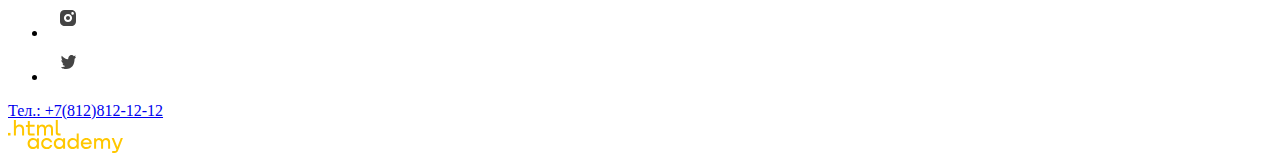
==== commit a34e9f40: "Флексы и Гриды" ====
--- a/catalog.html
+++ b/catalog.html
@@ -8,8 +8,8 @@
     <body>
         <header class="page-header-catalog">
             <h1 class="visually-hidden">Device</h1>
-                <a class="link_logo" href="index.html"><img class="logo" src="img/logo/logo-device.svg" width="145" height="36" alt="Logo Device"></a>
                 <section class="navigation-profile">
+                    <a class="link_logo" href="index.html"><img class="logo" src="img/logo/logo-device.svg" width="145" height="36" alt="Logo Device"></a>
                     <nav class="navigation-container">
                         <ul class="navigation-list-profile">
                             <li class="navigation-item-profile">
@@ -66,127 +66,152 @@
                     </li>
                 </ul>
             </header>
-            <section class="filter">
-                <h2 class="heading-filter">Фильтр:</h2>
-                <form action="https://echo.htmlacademy.ru/" method="GET">
-                    <fieldset class="filter-price">
-                        <legend class="filter-price-item">Стоимость</legend>
-                        <button class="min-price" type="button">Изменить минимальную цену</button>
-                        <button class="max-price" type="button">Изменить максимальную цену</button>
-                        <label class="min-enter-price">от<input class="min-enter-price" type="number"></label> 
-                        <label class="max-enter-price">до<input class="max-enter-price" type="number"></label> 
-                    </fieldset>
-                    <fieldset class="filter-color">
-                        <legend class="filter-color-item">Цвет</legend>
-                        <ul class="filter-color-list">
-                            <li class="filter-color-check">
-                                <label class="filter-color-name"> 
-                                    <input class="filter-color-box" type="checkbox" name="black" checked>
-                                    Черный
-                                </label>
-                            </li>
-                            <li class="filter-color-check">
-                                <label class="filter-color-name"> 
-                                    <input class="filter-color-box" type="checkbox" name="white" checked>
-                                    Белый
-                                </label>
-                            </li>
-                            <li class="filter-color-check">
-                                <label class="filter-color-name">
-                                    <input class="filter-color-box" type="checkbox" name="blue"> 
-                                    Синий
-                                </label>
-                            </li>
-                            <li class="filter-color-check">
-                                <label class="filter-color-name">
-                                    <input class="filter-color-box" type="checkbox" name="red">
-                                    Красный
-                                </label>
-                            </li>
-                            <li class="filter-color-check">
-                                <label class="filter-color-name">
-                                    <input class="filter-color-box" type="checkbox" name="pink">
-                                    Розовый
-                                </label>
+            <div class="catalog">
+                <section class="filter">
+                    <h2 class="heading-filter">Фильтр:</h2>
+                    <form action="https://echo.htmlacademy.ru/" method="GET">
+                        <fieldset class="filter-price">
+                            <legend class="filter-price-item">Стоимость</legend>
+                            <button class="min-price" type="button">Изменить минимальную цену</button>
+                            <button class="max-price" type="button">Изменить максимальную цену</button>
+                            <label class="min-enter-price">от<input class="min-enter-price" type="number"></label> 
+                            <label class="max-enter-price">до<input class="max-enter-price" type="number"></label> 
+                        </fieldset>
+                        <fieldset class="filter-color">
+                            <legend class="filter-color-item">Цвет</legend>
+                            <ul class="filter-color-list">
+                                <li class="filter-color-check">
+                                    <label class="filter-color-name"> 
+                                        <input class="filter-color-box" type="checkbox" name="black" checked>
+                                        Черный
+                                    </label>
+                                </li>
+                                <li class="filter-color-check">
+                                    <label class="filter-color-name"> 
+                                        <input class="filter-color-box" type="checkbox" name="white" checked>
+                                        Белый
+                                    </label>
+                                </li>
+                                <li class="filter-color-check">
+                                    <label class="filter-color-name">
+                                        <input class="filter-color-box" type="checkbox" name="blue"> 
+                                        Синий
+                                    </label>
+                                </li>
+                                <li class="filter-color-check">
+                                    <label class="filter-color-name">
+                                        <input class="filter-color-box" type="checkbox" name="red">
+                                        Красный
+                                    </label>
+                                </li>
+                                <li class="filter-color-check">
+                                    <label class="filter-color-name">
+                                        <input class="filter-color-box" type="checkbox" name="pink">
+                                        Розовый
+                                    </label>
+                                </li>
+                            </ul>
+                        </fieldset>
+                    <fieldset class="filter-bluetooth">
+                        <legend class="filter-bluetooth-name">Bluetooth</legend>
+                        <label class="filter-bluetooth-check"> Есть
+                            <input class="filter-bluetooth-item" type="radio" name="bluetooth" value="Yes">
+                        </label>
+                        <label class="filter-bluetooth-check"> Нет
+                            <input class="filter-bluetooth-item" type="radio" name="bluetooth" value="No">
+                        </label>
+                        </fieldset>
+                        <input class="filter-button" type="submit" value="Показать">
+                    </form>
+                </section>
+                <div class="catalog-right-column">
+                    <section class="sorting">
+                        <h2 class="heading-sort">Сортировка:</h2>
+                        <select class="sorting-list"> 
+                            <option value="popular">Сначала популярные</option>
+                            <option value="chaep">Сначала дешевые</option>
+                            <option value="expensive">Сначала дорогие</option>
+                        </select>
+                        <div class="button-sorting">
+                            <button class="sort-button"><img class="sort-img" src="" alt="Вверх!"></button>
+                            <button class="sort-button"><img class="sort-img" src="" alt="Вниз!"></button>
+                        </div>
+                    </section>
+                    <section class="product">
+                        <ul class="product-list">
+                            <li class="product-item">
+                                <a class="product-link" href="#">
+                                    <img class="product-img" src="img/product/product-1.png" width="360" height="380" alt="Любительская селфи-палка">
+                                    <div class="container-name">
+                                        <h3 class="text-container">Любительская селфи-палка </h3>
+                                        <span class="product-price">500 ₽</span>
+                                    </div>
+                                </a>
+                            </li>
+                            <li class="product-item">
+                                <a class="product-link" href="#">
+                                    <img class="product-img" src="img/product/product-2.png" width="360" height="380" alt="Профессиональная селфи-палка">
+                                    <div class="container-name">
+                                        <h3 class="text-container">Профессиональная селфи-палка</h3>
+                                        <span class="product-price">1 500 ₽</span>
+                                    </div>
+                                </a>
+                            </li>
+                            <li class="product-item">
+                                <a class="product-link" href="#">
+                                    <img class="product-img" src="img/product/product-3.png" width="360" height="380" alt="Непотопляемая селфи-палка">
+                                    <div class="container-name">
+                                        <h3 class="text-container">Непотопляемая селфи-палка</h3>
+                                        <span class="product-price">2 500 ₽</span>
+                                    </div>
+                                </a>
+                            </li>
+                            <li class="product-item">
+                                <a class="product-link" href="#">
+                                    <div class="product-new">
+                                        <span class="new-container">New</span>
+                                    </div>
+                                    <img class="product-img" src="img/product/product-4.png" width="360" height="380" alt="Селфи-палка «Следуй за мной»">
+                                    <div class="container-name">
+                                        <h3 class="text-container">Селфи-палка «Следуй за мной»</h3>
+                                        <span class="product-price">4 900 ₽</span>
+                                    </div>
+                                </a>
                             </li>
                         </ul>
-                    </fieldset>
-                <fieldset class="filter-bluetooth">
-                    <legend class="filter-bluetooth-name">Bluetooth</legend>
-                    <label class="filter-bluetooth-check"> Есть
-                        <input class="filter-bluetooth-item" type="radio" name="bluetooth" value="Yes">
-                    </label>
-                    <label class="filter-bluetooth-check"> Нет
-                        <input class="filter-bluetooth-item" type="radio" name="bluetooth" value="No">
-                    </label>
-                    </fieldset>
-                    <input class="filter-button" type="submit" value="Показать">
-                </form>
-            </section>
-            <section class="sorting">
-                <h2 class="heading-sort">Сортировка:</h2>
-                <select class="sorting-list"> 
-                    <option value="popular">Сначала популярные</option>
-                    <option value="chaep">Сначала дешевые</option>
-                    <option value="expensive">Сначала дорогие</option>
-                </select>
-                <button class="sort-button"><img class="sort-img" src="" alt="Вверх!"></button>
-                <button class="sort-button"><img class="sort-img" src="" alt="Вниз!"></button>
-            </section>
-            <section class="product">
-                <ul class="product-list">
-                    <li class="product-item">
-                        <a class="product-link" href="#">
-                            <img class="product-img" src="img/product/product-1.png" width="360" height="380" alt="Любительская селфи-палка">
-                            <h3>Любительская селфи-палка </h3>
-                        </a>
-                        <span class="product-price">500 ₽</span>
-                    </li>
-                    <li class="product-item">
-                        <a class="product-link" href="#">
-                            <img class="product-img" src="img/product/product-2.png" width="360" height="380" alt="Профессиональная селфи-палка">
-                            <h3>Профессиональная селфи-палка</h3>
-                        </a>
-                        <span class="product-price">1 500 ₽</span>
-                    </li>
-                    <li class="product-item">
-                        <a class="product-link" href="#">
-                            <img class="product-img" src="img/product/product-3.png" width="360" height="380" alt="Непотопляемая селфи-палка">
-                            <h3>Непотопляемая селфи-палка</h3>
-                        </a>
-                        <span class="product-price">2 500 ₽</span>
-                    </li>
-                    <li class="product-item">
-                        <a class="product-link" href="#">
-                            <span class="product-new">New</span>
-                            <img class="product-img" src="img/product/product-4.png" width="360" height="380" alt="Селфи-палка «Следуй за мной»">
-                            <h3>Селфи-палка «Следуй за мной»</h3>
-                        </a>
-                        <span class="product-price">4 900 ₽</span>
-                    </li>
-                </ul>
-                <button class="product-button" type="button"><span class="product-button-text">Загрузить еще</span></button>
-                <ul class="pagination">
-                    <li class="pagination-item">
-                        <a class="pagination-link-direction" href="#">Назад</a>
-                    </li>
-                    <li class="pagination-item">
-                        <a class="pagination-link pagination-active" href="#">1</a>
-                    </li>
-                    <li class="pagination-item">
-                        <a class="pagination-link" href="#">2</a>
-                    </li>
-                    <li class="pagination-item">
-                        <a class="pagination-link" href="#">3</a>
-                    </li>
-                    <li class="pagination-item">
-                        <a class="pagination-link" href="#">15</a>
-                    </li>
-                    <li class="pagination-item">
-                        <a class="pagination-link-direction" href="#">Вперед</a>
-                    </li>
-                </ul>
-            </section>  
+                        <button class="product-button" type="button"><span class="product-button-text">Загрузить еще</span></button>
+                    </section>  
+                        <section class="pagination">
+                            <ul class="pagination-list">
+                                <li class="pagination-item">
+                                    <div class="pagination-link-container">
+                                        <a class="pagination-link-direction" href="#">Назад</a>
+                                    </div>
+                                </li>
+                                <li class="pagination-item">
+                                    <a class="pagination-link pagination-active" href="#">1</a>
+                                </li>
+                                <li class="pagination-item">
+                                    <a class="pagination-link" href="#">2</a>
+                                </li>
+                                <li class="pagination-item">
+                                    <a class="pagination-link" href="#">3</a>
+                                </li>
+                                <li class="pagination-item">
+                                    <span class="pagination-link">...</span>
+                                </li>
+                                <li class="pagination-item">
+                                    <a class="pagination-link" href="#">15</a>
+                                </li>
+                                <li class="pagination-item">
+                                    <div class="pagination-link-container">
+                                        <a class="pagination-link-direction" href="#">Вперед</a>
+                                    </div>
+                                </li>
+                            </ul>
+                        </section>
+                </div>
+            </div>
         </main>
         <footer class="footer">
             <div class="footer-container">
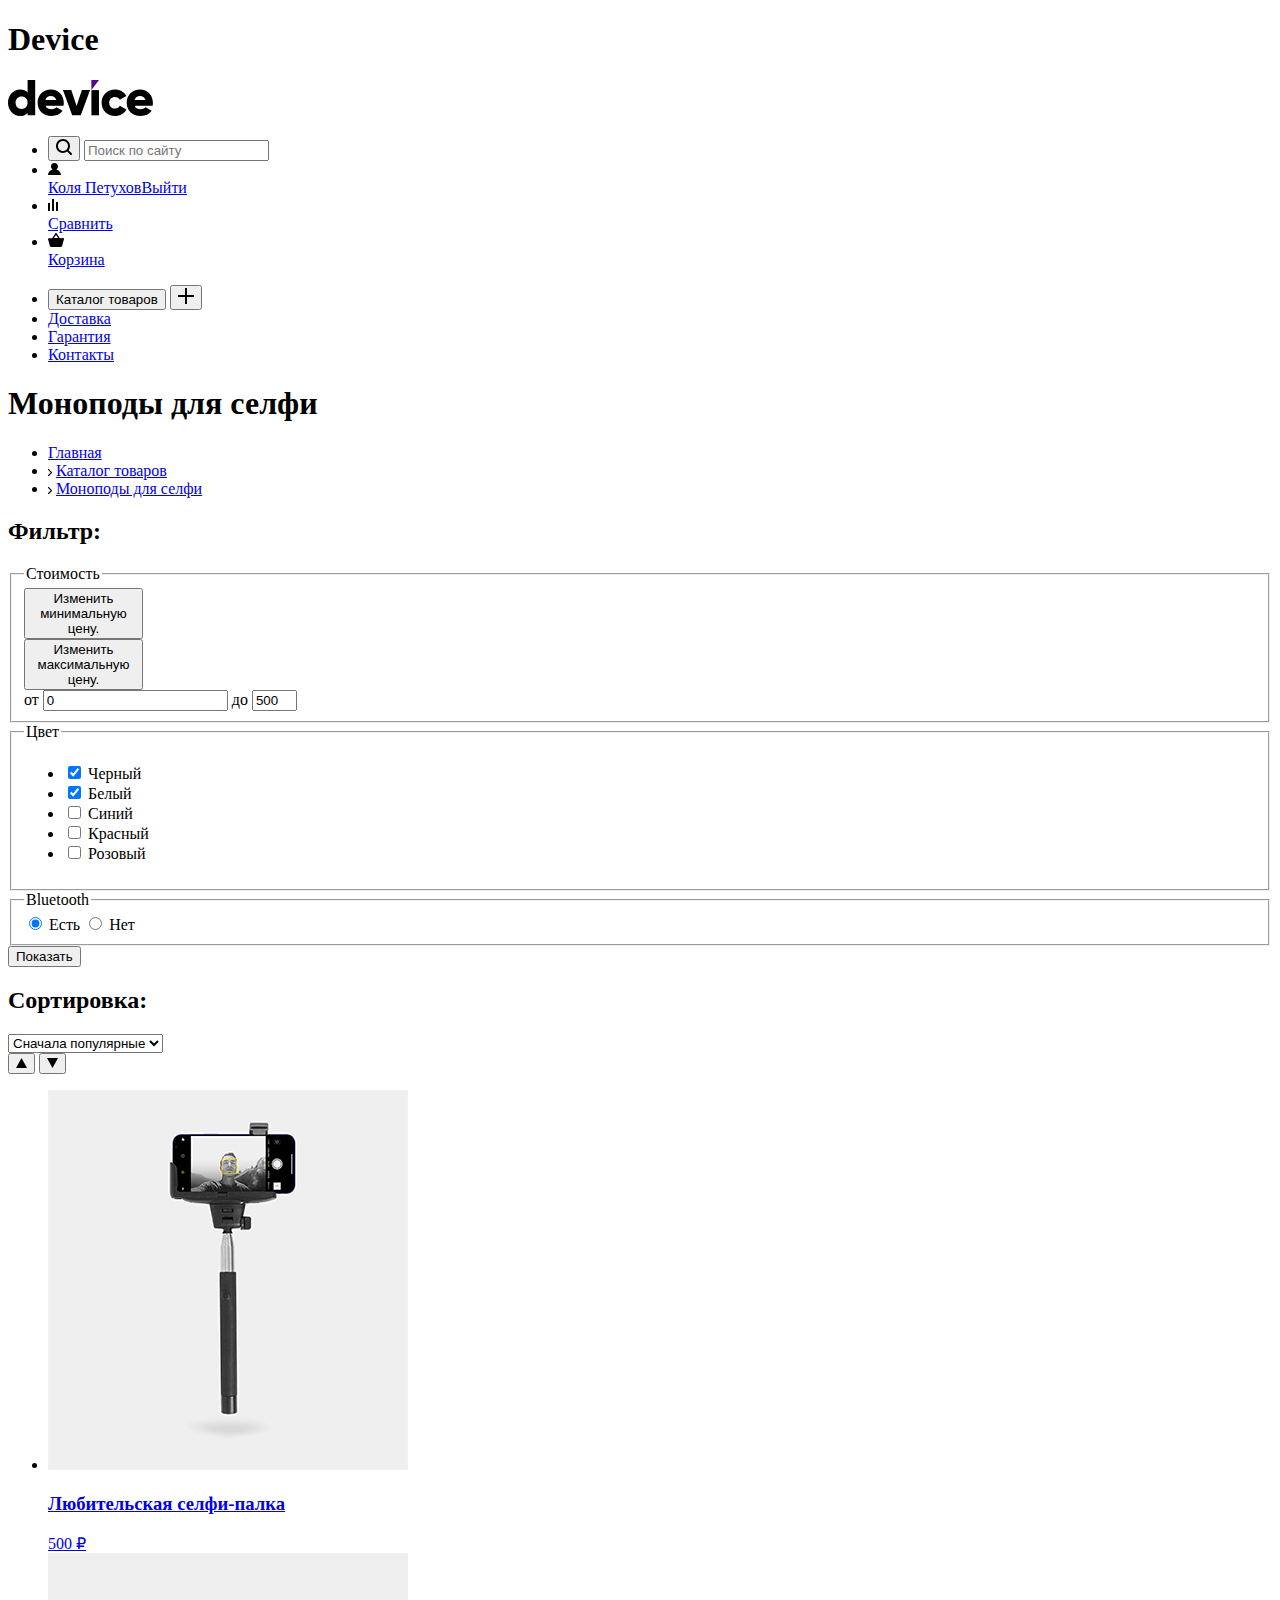
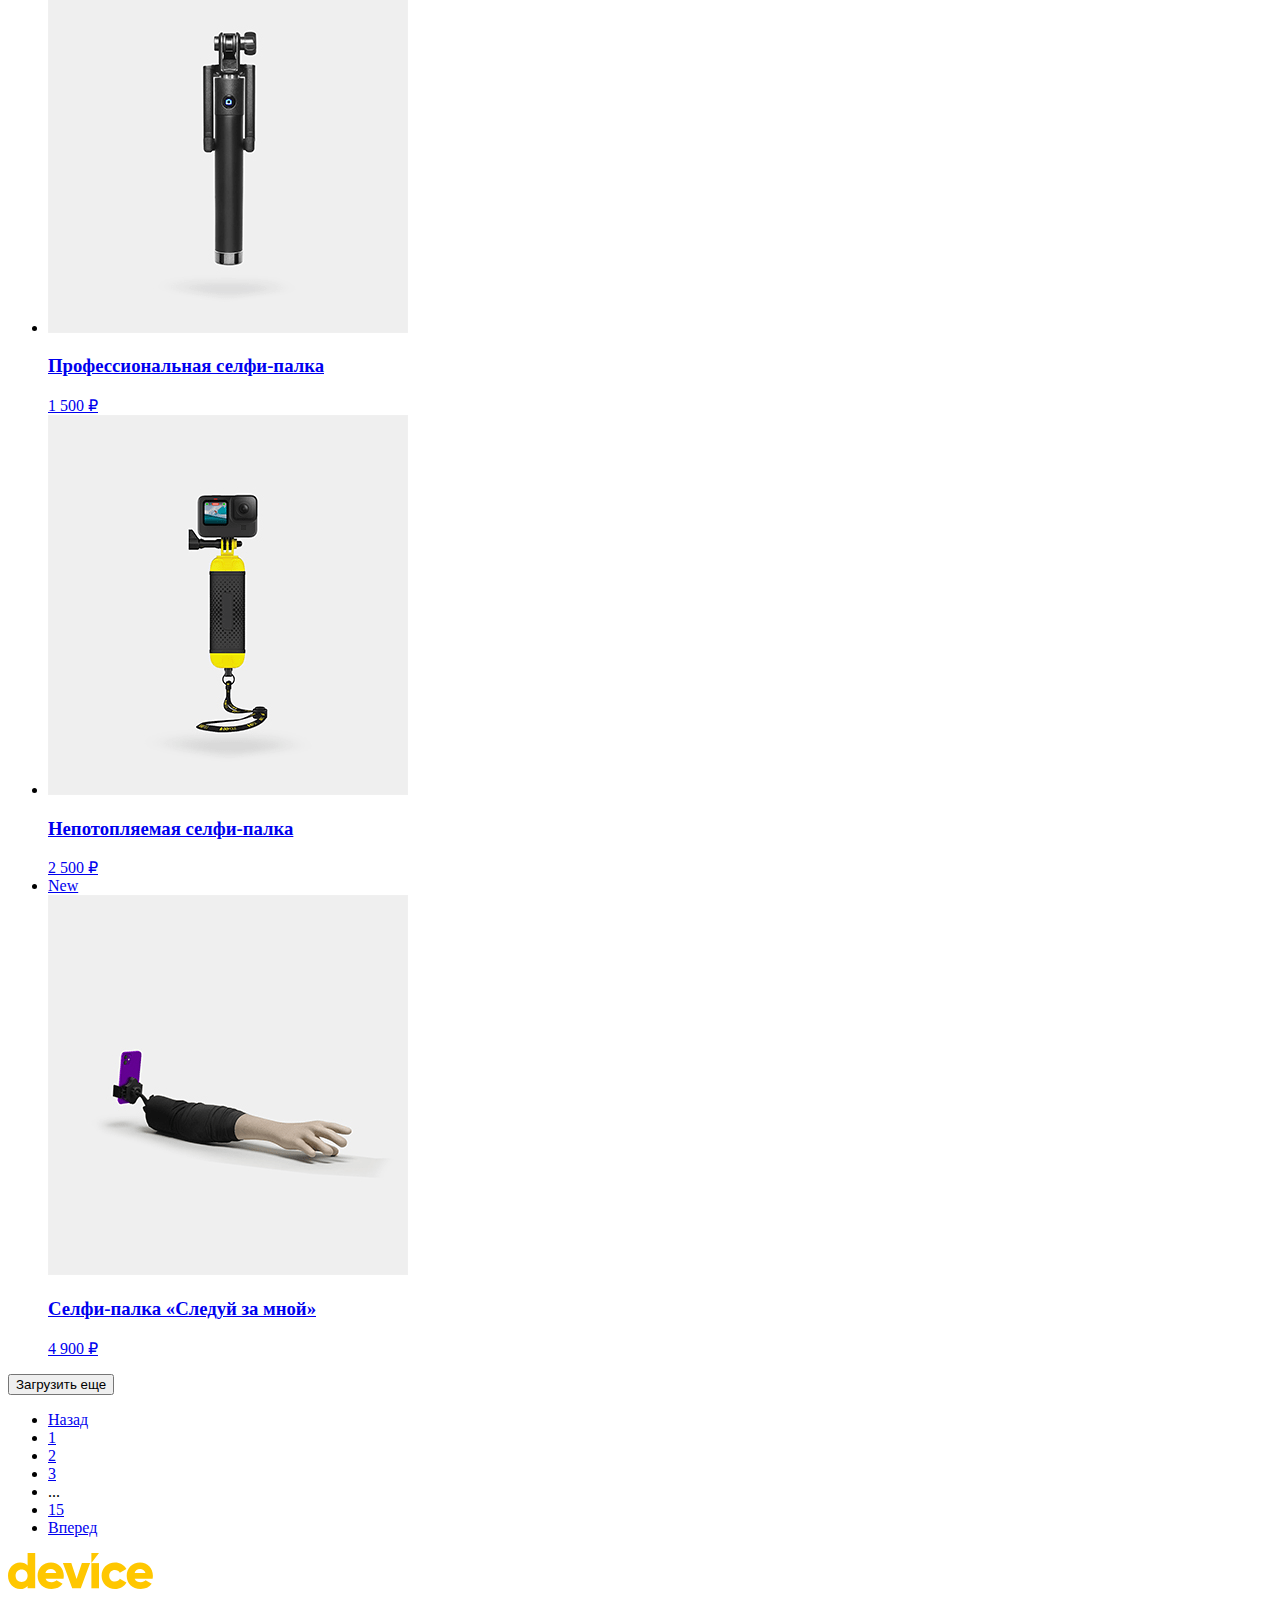
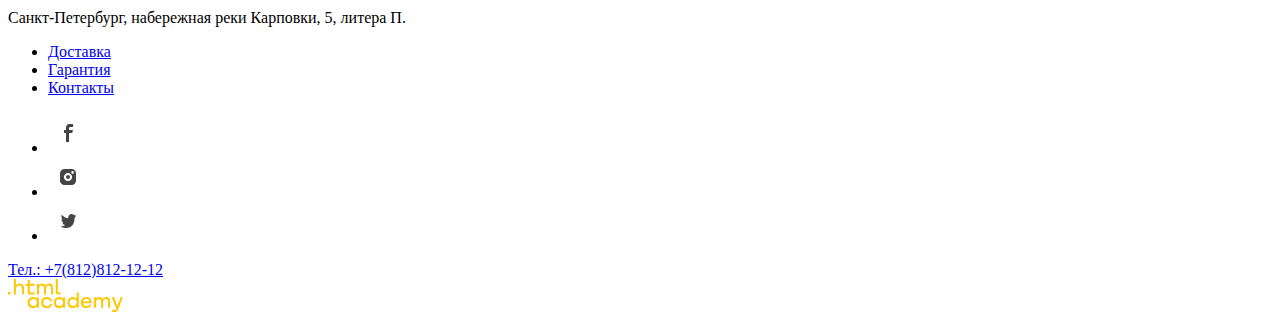
==== commit d8183f9a: "update" ====
--- a/catalog.html
+++ b/catalog.html
@@ -9,7 +9,9 @@
         <header class="page-header-catalog">
             <h1 class="visually-hidden">Device</h1>
                 <section class="navigation-profile">
-                    <a class="link_logo" href="index.html"><img class="logo" src="img/logo/logo-device.svg" width="145" height="36" alt="Logo Device"></a>
+                    <a class="link_logo" href="index.html">
+                        <img class="logo" src="img/logo/logo-device.svg" width="145" height="36" alt="Logo Device">
+                    </a>
                     <nav class="navigation-container">
                         <ul class="navigation-list-profile">
                             <li class="navigation-item-profile">
@@ -19,14 +21,14 @@
                                 </form>
                             </li>
                             <li class="navigation-item-profile">
-                                <a class="navigation-link-profile" href="#"><img class="item-img" src="" alt="Мой профиль">Коля Петухов</a>
-                                <a class="navigation-link-profile" href="#">Выйти</a>
+                                <a class="navigation-link-profile" href="#"><svg class="navigation-icon-profile" width="13" height="12" viewBox="0 0 13 12" fill="none" xmlns="http://www.w3.org/2000/svg"><path d="M0 12h13a6.3 6.3 0 0 0-4.7-5.5c1-.6 1.7-1.7 1.7-3C10 1.6 8.4 0 6.5 0A3.5 3.5 0 0 0 3 3.5c0 1.3.7 2.4 1.7 3A6.3 6.3 0 0 0 0 12Z" fill="#000"/></svg><div class="navigation-link-user">Коля Петухов<a class="navigation-link-profile" href="#">Выйти</a></div></a>
+                                
                             </li>
                             <li class="navigation-item-profile">
-                                <a class="navigation-link-profile" href="#"><img class="item-img" src="" alt="Сравнить">Сравнить</a>
+                                <a class="navigation-link-profile" href="#"><svg class="navigation-icon-profile"  width="10" height="12" viewBox="0 0 10 12" fill="none" xmlns="http://www.w3.org/2000/svg"><path d="M6 0H4v12h2V0ZM2 4H0v8h2V4ZM10 3H8v9h2V3Z" fill="#000"/></svg><div class="navigation-link-compare">Сравнить</div></a>
                             </li>
                             <li class="navigation-item-profile">
-                                <a class="navigation-link-profile" href="#"><span class="number">2</span><img class="item-img" src="" alt="Корзина">Корзина</a>
+                                <a class="navigation-link-profile" href="#"><svg class="navigation-icon-profile"  width="16" height="14" viewBox="0 0 16 14" fill="none" xmlns="http://www.w3.org/2000/svg"><path d="m15.3 5-3.5.2L8.6.3C8.5.1 8.2 0 8 0c-.2 0-.5.1-.6.3L4.2 5.2H.7c-.4 0-.7.3-.7.7v.2l1.9 6.8c.2.7.7 1.1 1.4 1.1h9.4c.7 0 1.2-.4 1.4-1.1L16 6v-.2c0-.4-.3-.8-.7-.8ZM8 1.9l2.2 3.2H5.9L8 1.9Z" fill="#000"/></svg><div class="navigation-link-cart">Корзина</div></a>
                             </li>
                         </ul>
                     </nav>
@@ -34,7 +36,7 @@
                     <ul class="navigation-list">
                         <li class="navigation-item">
                             <button class="nav-button" name="button">Каталог товаров</button>
-                            <button class="catalog-button">+</button>
+                            <button class="catalog-button"><img class="plus" src="img/plus.svg" alt="Каталог товаров"></button>
                         </li>
                         <li class="navigation-item">
                             <a class="navigation-link" href="#">Доставка</a>
@@ -57,72 +59,103 @@
                         <a class="bread-link" href="#">Главная</a>
                     </li>
                     <li class="bread-item">
-                        <img class="bread-img" src="" alt="Переход по ссылке">
+                        <img class="bread-img" src="img/nav-arrow.svg" alt="Переход по ссылке">
                         <a class="bread-link" href="#">Каталог товаров</a>
                     </li>
                     <li class="bread-item">
-                        <img class="bread-img" src="" alt="Переход по ссылке">
+                        <img class="bread-img" src="img/nav-arrow.svg" alt="Переход по ссылке">
                         <a class="bread-link" href="#">Моноподы для селфи</a>
                     </li>
                 </ul>
             </header>
             <div class="catalog">
                 <section class="filter">
-                    <h2 class="heading-filter">Фильтр:</h2>
-                    <form action="https://echo.htmlacademy.ru/" method="GET">
-                        <fieldset class="filter-price">
-                            <legend class="filter-price-item">Стоимость</legend>
-                            <button class="min-price" type="button">Изменить минимальную цену</button>
-                            <button class="max-price" type="button">Изменить максимальную цену</button>
-                            <label class="min-enter-price">от<input class="min-enter-price" type="number"></label> 
-                            <label class="max-enter-price">до<input class="max-enter-price" type="number"></label> 
-                        </fieldset>
-                        <fieldset class="filter-color">
-                            <legend class="filter-color-item">Цвет</legend>
-                            <ul class="filter-color-list">
-                                <li class="filter-color-check">
-                                    <label class="filter-color-name"> 
-                                        <input class="filter-color-box" type="checkbox" name="black" checked>
-                                        Черный
-                                    </label>
-                                </li>
-                                <li class="filter-color-check">
-                                    <label class="filter-color-name"> 
-                                        <input class="filter-color-box" type="checkbox" name="white" checked>
-                                        Белый
-                                    </label>
-                                </li>
-                                <li class="filter-color-check">
-                                    <label class="filter-color-name">
-                                        <input class="filter-color-box" type="checkbox" name="blue"> 
-                                        Синий
-                                    </label>
-                                </li>
-                                <li class="filter-color-check">
-                                    <label class="filter-color-name">
-                                        <input class="filter-color-box" type="checkbox" name="red">
-                                        Красный
-                                    </label>
-                                </li>
-                                <li class="filter-color-check">
-                                    <label class="filter-color-name">
-                                        <input class="filter-color-box" type="checkbox" name="pink">
-                                        Розовый
-                                    </label>
-                                </li>
-                            </ul>
-                        </fieldset>
-                    <fieldset class="filter-bluetooth">
-                        <legend class="filter-bluetooth-name">Bluetooth</legend>
-                        <label class="filter-bluetooth-check"> Есть
-                            <input class="filter-bluetooth-item" type="radio" name="bluetooth" value="Yes">
-                        </label>
-                        <label class="filter-bluetooth-check"> Нет
-                            <input class="filter-bluetooth-item" type="radio" name="bluetooth" value="No">
-                        </label>
-                        </fieldset>
-                        <input class="filter-button" type="submit" value="Показать">
-                    </form>
+                    <div class="filter-block">
+                        <div class="filter-block-header">
+                            <h2 class="heading-filter">Фильтр:</h2>
+                        </div>
+                        <div class="filter-action">
+                            <form action="https://echo.htmlacademy.ru/" method="GET">
+                            <fieldset class="filter-price">
+                                <legend class="filter-price-item">Стоимость</legend>
+                                <div class="range">
+                                    <div class="range-scale">
+                                        <div class="range-bar" style="left: auto; width: 119px">
+                                            <button class="range-toggle toggle-min">
+                                                <span class="visually-hidden">Изменить минимальную цену.</span>
+                                            </button>
+                                            <button class="range-toggle toggle-max">
+                                                <span class="visually-hidden">Изменить максимальную цену.</span>
+                                            </button>
+                                        </div>
+                                    </div>
+                                    <div class="range-wrapper-inputs">
+                                        <label class="catalog-filter-label">
+                                            от <input class="range-input" type="number" value="0" name="min-price">
+                                        </label>
+                                        <label class="catalog-filter-label">
+                                            до <input class="range-input" type="number" value="5000" name="max-price" style="width: 37px">
+                                        </label>
+                                    </div>
+                                </div>
+                            </fieldset>
+                            <fieldset class="filter-color">
+                                <legend class="filter-color-item">Цвет</legend>
+                                <ul class="filter-color-list">
+                                    <li class="filter-color-check">
+                                        <label class="filter-color-name"> 
+                                            <input class="visually-hidden filter-color-box" type="checkbox" name="black" checked>
+                                            <span class="control-mark"></span>
+                                            <span class="control-label">Черный</span>
+                                        </label>
+                                    </li>
+                                    <li class="filter-color-check">
+                                        <label class="filter-color-name"> 
+                                            <input class="visually-hidden filter-color-box" type="checkbox" name="white" checked>
+                                            <span class="control-mark"></span>
+                                            <span class="control-label">Белый</span>
+                                        </label>
+                                    </li>
+                                    <li class="filter-color-check">
+                                        <label class="filter-color-name">
+                                            <input class="visually-hidden filter-color-box" type="checkbox" name="blue"> 
+                                            <span class="control-mark"></span>
+                                            <span class="control-label">Синий</span>
+                                        </label>
+                                    </li>
+                                    <li class="filter-color-check">
+                                        <label class="filter-color-name">
+                                            <input class="visually-hidden filter-color-box" type="checkbox" name="red">
+                                            <span class="control-mark"></span>
+                                            <span class="control-label">Красный</span>
+                                        </label>
+                                    </li>
+                                    <li class="filter-color-check">
+                                        <label class="filter-color-name">
+                                            <input class="visually-hidden filter-color-box" type="checkbox" name="pink">
+                                            <span class="control-mark"></span>
+                                            <span class="control-label">Розовый</span>
+                                        </label>
+                                    </li>
+                                </ul>
+                            </fieldset>
+                            <fieldset class="filter-bluetooth">
+                                <legend class="filter-bluetooth-name">Bluetooth</legend>
+                                <label class="filter-bluetooth-check">
+                                    <input class="filter-bluetooth-item visually-hidden" type="radio" name="bluetooth" value="Yes" checked>
+                                    <span class="control-mark"></span>
+                                    <span class="control-label">Есть</span>
+                                </label>
+                                <label class="filter-bluetooth-check">
+                                    <input class="filter-bluetooth-item visually-hidden" type="radio" name="bluetooth" value="No">
+                                    <span class="control-mark"></span>
+                                    <span class="control-label">Нет</span>
+                                </label>
+                                </fieldset>
+                                <input class="filter-button" type="submit" value="Показать">
+                            </form>
+                        </div>
+                    </div>
                 </section>
                 <div class="catalog-right-column">
                     <section class="sorting">
@@ -133,8 +166,8 @@
                             <option value="expensive">Сначала дорогие</option>
                         </select>
                         <div class="button-sorting">
-                            <button class="sort-button"><img class="sort-img" src="" alt="Вверх!"></button>
-                            <button class="sort-button"><img class="sort-img" src="" alt="Вниз!"></button>
+                            <button class="sort-button"><img class="sort-img" src="img/sort-up.svg" alt="Вверх!"></button>
+                            <button class="sort-button"><img class="sort-img" src="img/sort-down.svg" alt="Вниз!"></button>
                         </div>
                     </section>
                     <section class="product">
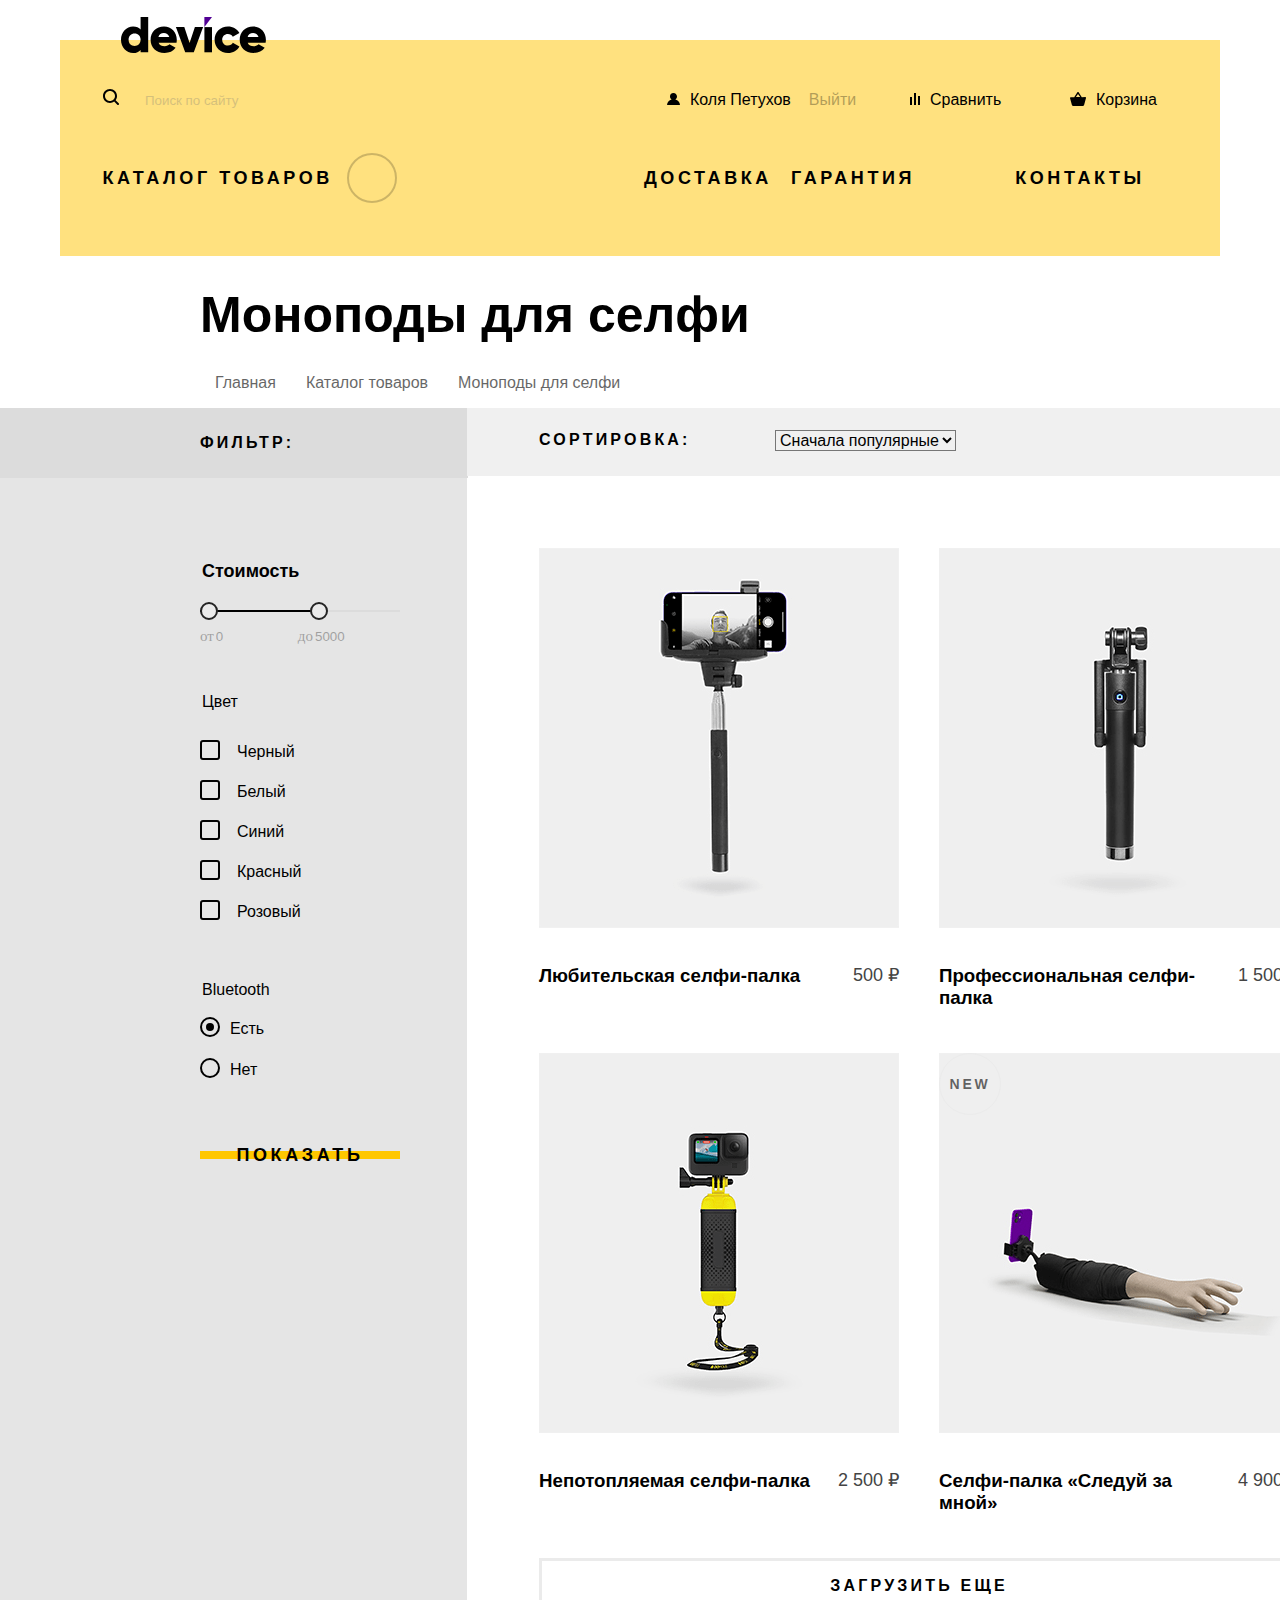
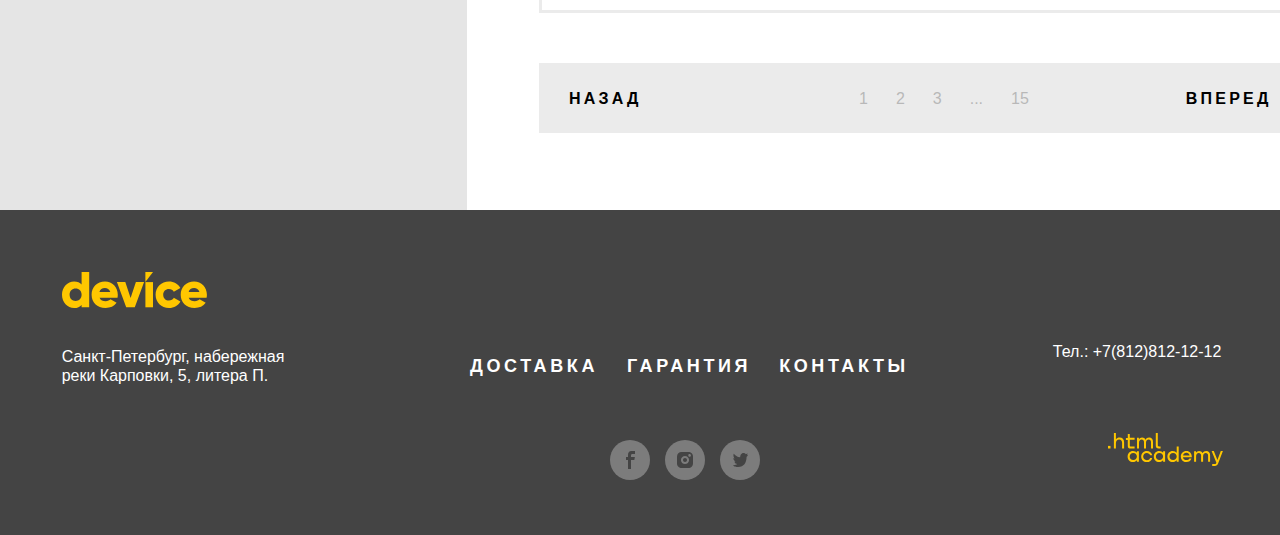
==== commit 52c89410: "add hide menu" ====
--- a/catalog.html
+++ b/catalog.html
@@ -3,15 +3,15 @@
     <head>
         <title>Device</title>
         <meta charset="utf-8">
-        <link rel="stylesheet" href="styles.css">
+        <link rel="stylesheet" href="styles/styles.css">
     </head>
     <body>
         <header class="page-header-catalog">
-            <h1 class="visually-hidden">Device</h1>
+            <h1 class="visually-hidden">Моноподы для селфи</h1>
+            <a class="link_logo" href="index.html">
+                <img class="logo" src="img/logo/logo-device.svg" width="145" height="36" alt="Logo Device">
+            </a>
                 <section class="navigation-profile">
-                    <a class="link_logo" href="index.html">
-                        <img class="logo" src="img/logo/logo-device.svg" width="145" height="36" alt="Logo Device">
-                    </a>
                     <nav class="navigation-container">
                         <ul class="navigation-list-profile">
                             <li class="navigation-item-profile">
@@ -36,7 +36,7 @@
                     <ul class="navigation-list">
                         <li class="navigation-item">
                             <button class="nav-button" name="button">Каталог товаров</button>
-                            <button class="catalog-button"><img class="plus" src="img/plus.svg" alt="Каталог товаров"></button>
+                            <button class="catalog-button"></button>
                         </li>
                         <li class="navigation-item">
                             <a class="navigation-link" href="#">Доставка</a>
@@ -56,14 +56,12 @@
                 <h1 class="heading-catalog">Моноподы для селфи</h1>
                 <ul class="bread-list">
                     <li class="bread-item">
-                        <a class="bread-link" href="#">Главная</a>
+                        <a class="bread-link" href="index.html">Главная</a>
                     </li>
                     <li class="bread-item">
-                        <img class="bread-img" src="img/nav-arrow.svg" alt="Переход по ссылке">
                         <a class="bread-link" href="#">Каталог товаров</a>
                     </li>
                     <li class="bread-item">
-                        <img class="bread-img" src="img/nav-arrow.svg" alt="Переход по ссылке">
                         <a class="bread-link" href="#">Моноподы для селфи</a>
                     </li>
                 </ul>
@@ -81,10 +79,10 @@
                                 <div class="range">
                                     <div class="range-scale">
                                         <div class="range-bar" style="left: auto; width: 119px">
-                                            <button class="range-toggle toggle-min">
+                                            <button class="range-toggle toggle-min" type="button">
                                                 <span class="visually-hidden">Изменить минимальную цену.</span>
                                             </button>
-                                            <button class="range-toggle toggle-max">
+                                            <button class="range-toggle toggle-max" type="button">
                                                 <span class="visually-hidden">Изменить максимальную цену.</span>
                                             </button>
                                         </div>
@@ -104,35 +102,35 @@
                                 <ul class="filter-color-list">
                                     <li class="filter-color-check">
                                         <label class="filter-color-name"> 
-                                            <input class="visually-hidden filter-color-box" type="checkbox" name="black" checked>
+                                            <input class="visually-hidden filter-color-box" type="checkbox" name="color" checked value="black">
                                             <span class="control-mark"></span>
                                             <span class="control-label">Черный</span>
                                         </label>
                                     </li>
                                     <li class="filter-color-check">
                                         <label class="filter-color-name"> 
-                                            <input class="visually-hidden filter-color-box" type="checkbox" name="white" checked>
+                                            <input class="visually-hidden filter-color-box" type="checkbox" name="color" checked value="white">
                                             <span class="control-mark"></span>
                                             <span class="control-label">Белый</span>
                                         </label>
                                     </li>
                                     <li class="filter-color-check">
                                         <label class="filter-color-name">
-                                            <input class="visually-hidden filter-color-box" type="checkbox" name="blue"> 
+                                            <input class="visually-hidden filter-color-box" type="checkbox" name="color" value="blue"> 
                                             <span class="control-mark"></span>
                                             <span class="control-label">Синий</span>
                                         </label>
                                     </li>
                                     <li class="filter-color-check">
                                         <label class="filter-color-name">
-                                            <input class="visually-hidden filter-color-box" type="checkbox" name="red">
+                                            <input class="visually-hidden filter-color-box" type="checkbox" name="color" value="red">
                                             <span class="control-mark"></span>
                                             <span class="control-label">Красный</span>
                                         </label>
                                     </li>
                                     <li class="filter-color-check">
                                         <label class="filter-color-name">
-                                            <input class="visually-hidden filter-color-box" type="checkbox" name="pink">
+                                            <input class="visually-hidden filter-color-box" type="checkbox" name="color" value="pink">
                                             <span class="control-mark"></span>
                                             <span class="control-label">Розовый</span>
                                         </label>
@@ -152,7 +150,9 @@
                                     <span class="control-label">Нет</span>
                                 </label>
                                 </fieldset>
-                                <input class="filter-button" type="submit" value="Показать">
+                               <div class="filter-button-container">
+                                   <button class="button-filter"><span class="filter-button-text">Показать</span></button>
+                               </div>
                             </form>
                         </div>
                     </div>
@@ -160,7 +160,7 @@
                 <div class="catalog-right-column">
                     <section class="sorting">
                         <h2 class="heading-sort">Сортировка:</h2>
-                        <select class="sorting-list"> 
+                        <select class="sorting-list" name="sorting"> 
                             <option value="popular">Сначала популярные</option>
                             <option value="chaep">Сначала дешевые</option>
                             <option value="expensive">Сначала дорогие</option>
@@ -168,48 +168,73 @@
                         <div class="button-sorting">
                             <button class="sort-button"><img class="sort-img" src="img/sort-up.svg" alt="Вверх!"></button>
                             <button class="sort-button"><img class="sort-img" src="img/sort-down.svg" alt="Вниз!"></button>
+
+                            <input type="radio" name="sorting" value="sort-up"><span class="visually-hidden">Сортировка по возрастанию</span>
+                            <input type="radio" name="sorting" value="sort-down"><span class="visually-hidden">Сортировка по убыванию</span>
                         </div>
                     </section>
                     <section class="product">
                         <ul class="product-list">
                             <li class="product-item">
-                                <a class="product-link" href="#">
+                                <div class="product-container">
                                     <img class="product-img" src="img/product/product-1.png" width="360" height="380" alt="Любительская селфи-палка">
-                                    <div class="container-name">
+                                    <div class="product-container-content">
+                                        <div class="product-button-detail">
+                                            <button class="detail-button" type="button"><span class="detail-text">Подробнее</span></button>
+                                        </div>
+                                    </div> 
+                                </div>
+                                <div class="container-name">
+                                    <a class="product-link" href="#">
                                         <h3 class="text-container">Любительская селфи-палка </h3>
-                                        <span class="product-price">500 ₽</span>
-                                    </div>
-                                </a>
+                                    </a>
+                                    <span class="product-price">500 ₽</span>
+                                </div>
                             </li>
                             <li class="product-item">
-                                <a class="product-link" href="#">
+                                <div class="product-container">
                                     <img class="product-img" src="img/product/product-2.png" width="360" height="380" alt="Профессиональная селфи-палка">
-                                    <div class="container-name">
-                                        <h3 class="text-container">Профессиональная селфи-палка</h3>
-                                        <span class="product-price">1 500 ₽</span>
-                                    </div>
-                                </a>
+                                    <div class="product-container-content">
+                                        <div class="product-button-detail">
+                                            <button class="detail-button" type="button"><span class="detail-text">Подробнее</span></button>
+                                        </div>
+                                    </div> 
+                                </div>
+                                <div class="container-name">
+                                    <a class="product-link" href="#"><h3 class="text-container">Профессиональная селфи-палка</h3></a>
+                                    <span class="product-price">1 500 ₽</span>
+                                </div>
                             </li>
                             <li class="product-item">
-                                <a class="product-link" href="#">
+                                <div class="product-container">
                                     <img class="product-img" src="img/product/product-3.png" width="360" height="380" alt="Непотопляемая селфи-палка">
-                                    <div class="container-name">
-                                        <h3 class="text-container">Непотопляемая селфи-палка</h3>
-                                        <span class="product-price">2 500 ₽</span>
-                                    </div>
-                                </a>
+                                    <div class="product-container-content">
+                                        <div class="product-button-detail">
+                                            <button class="detail-button" type="button"><span class="detail-text">Подробнее</span></button>
+                                        </div>
+                                    </div> 
+                                </div>
+                                <div class="container-name">
+                                    <a class="product-link" href="#"><h3 class="text-container">Непотопляемая селфи-палка</h3></a>
+                                    <span class="product-price">2 500 ₽</span>
+                                </div>
                             </li>
                             <li class="product-item">
-                                <a class="product-link" href="#">
-                                    <div class="product-new">
-                                        <span class="new-container">New</span>
-                                    </div>
+                                <div class="product-new">
+                                    <span class="new-container">New</span>
+                                </div>
+                                <div class="product-container">
                                     <img class="product-img" src="img/product/product-4.png" width="360" height="380" alt="Селфи-палка «Следуй за мной»">
-                                    <div class="container-name">
-                                        <h3 class="text-container">Селфи-палка «Следуй за мной»</h3>
-                                        <span class="product-price">4 900 ₽</span>
-                                    </div>
-                                </a>
+                                    <div class="product-container-content">
+                                        <div class="product-button-detail">
+                                            <button class="detail-button" type="button"><span class="detail-text">Подробнее</span></button>
+                                        </div>
+                                    </div> 
+                                </div>
+                                <div class="container-name">
+                                    <a class="product-link" href="#"><h3 class="text-container">Селфи-палка «Следуй за мной»</h3></a>
+                                    <span class="product-price">4 900 ₽</span>
+                                </div>
                             </li>
                         </ul>
                         <button class="product-button" type="button"><span class="product-button-text">Загрузить еще</span></button>
@@ -266,31 +291,23 @@
                             <a class="footer-link" href="#">Контакты</a>
                         </li>
                     </ul>
-                    <nav class="navi-footer-social">
-                        <ul class="footer-social-list">
-                            <li class="footer-social-item">
-                                <a class="footer-social-link" target="_blank" href="https://facebook.com/htmlacademy">
-                                    <div class="social">
-                                        <img class="social-logo" src="img/social/facebook.svg" alt="Facebook">
-                                    </div>
-                                </a>
-                            </li>
-                            <li class="footer-social-item">
-                                <a class="footer-social-link" target="_blank" href="https://instagram.com/htmlacademy/">
-                                    <div class="social">
-                                        <img class="social-logo" src="img/social/instagram.svg" alt="Instagram">
-                                    </div>
-                                </a>
-                            </li>
-                            <li class="footer-social-item">
-                                <a class="footer-social-link" target="_blank" href="https://twitter.com/htmlacademy_ru">
-                                    <div class="social">
-                                        <img class="social-logo" src="img/social/twitter.svg" alt="Twitter">
-                                    </div>
-                                </a>
-                            </li>
-                        </ul>
-                    </nav>
+                    <ul class="footer-social-list">
+                        <li class="footer-social-item">
+                            <a class="footer-social-link" target="_blank" href="https://facebook.com/htmlacademy">
+                                    <img class="social-logo" src="img/social/facebook.svg" alt="Facebook">
+                            </a>
+                        </li>
+                        <li class="footer-social-item">
+                            <a class="footer-social-link" target="_blank" href="https://instagram.com/htmlacademy/">
+                                    <img class="social-logo" src="img/social/instagram.svg" alt="Instagram">
+                            </a>
+                        </li>
+                        <li class="footer-social-item">
+                            <a class="footer-social-link" target="_blank" href="https://twitter.com/htmlacademy_ru">
+                                    <img class="social-logo" src="img/social/twitter.svg" alt="Twitter">
+                            </a>
+                        </li>
+                    </ul>
                 </div>
                 <div class="footer-container-tel">
                     <div class="tel-cont">
--- a/styles/styles.css
+++ b/styles/styles.css
@@ -0,0 +1,1886 @@
+@font-face {
+    font-family: "Raleway";
+    font-style: normal;
+    font-weight: 800;
+    src: url("fonts/raleway/raleway-800.woff2") format("woff2");
+    font-display: swap;
+}
+
+@font-face {
+    font-family: "Rubik";
+    font-style: normal;
+    font-weight: 400;
+    src: url("fonts/rubik/rubik-400.woff2") format("woff2");
+    font-display: swap;
+}
+
+@font-face {
+    font-family: "Rubik";
+    font-style: normal;
+    font-weight: 700;
+    src: url("fonts/rubik/rubik-700.woff2") format("woff2");
+    font-display: swap;
+}
+
+@font-face {
+    font-family: "Rubik";
+    font-style: normal;
+    font-weight: 800;
+    src: url("fonts/rubik/rubik-800.woff2") format("woff2");
+    font-display: swap;
+}
+
+body{
+    min-width: 1160px; 
+    margin: 0;
+    margin-top: 40px;
+    display: flex;
+    flex-direction: column;
+    align-items: center;
+    min-height: 100%;
+    font-family: "Raleway", sans-serif;
+}
+
+.visually-hidden {
+    position: absolute;
+    width: 1px;
+    height: 1px;
+    margin: -1px;
+    padding: 0;
+    border: 0;
+    clip: rect(0 0 0 0);
+    overflow: hidden;
+}
+/***********Header**************/
+.page-header-index{
+    position: relative;
+    width: 1160px;
+    background-color: #ffe17f;
+}
+
+.link_logo{
+    position: absolute;
+    top: -23px;
+    left: 61px;
+}
+
+.form-text{
+    margin: 0;
+    background: none;
+    border: none;
+    color: #000000;
+    opacity: 0.3;
+}
+
+.form-text:focus-visible{
+    padding: 10px;
+    outline: 3px solid #AF4FFF;
+    box-sizing: border-box;
+    border-radius: 20px;   
+    opacity: 1;     
+}
+
+.form-text:hover{
+    opacity: 0.6;
+}
+
+.navigation-link-profile:active{
+    opacity: 0.3;
+}
+
+.navigation-link-profile:hover{
+    opacity: 0.6;
+}
+
+.navigation-link-profile:focus-visible{
+    padding: 10px;
+    outline: 3px solid #AF4FFF;
+    box-sizing: border-box;
+    border-radius: 20px;
+}
+
+.navigation-link:hover{
+    border-bottom: 2px solid #000000;
+}
+
+.navigation-link:focus-visible{
+    padding: 15px 20px;
+    outline: 3px solid #AF4FFF;
+    box-sizing: border-box;
+    border-radius: 25px;
+}
+
+.navigation-link:active{
+    opacity: 0.6;
+}
+
+.form-button{
+    margin-right: 20px;
+    background: none;
+    border: none;
+    cursor: pointer;
+    padding: 0;
+}
+
+.navigation-container{
+    width: 1075px;
+    margin: 0 auto;
+    margin-top: 49px;
+    margin-bottom: 44px;
+}
+
+.popover{
+    position: absolute;
+    top: 40px;
+    right: -70px;
+    z-index: 4;
+    width: 320px;
+    background-color: #000000;
+    color: #fff;
+    font-family: "Rubik", sans-serif;
+    min-height: 135px;
+    box-shadow: 0px 10px 0px rgba(0, 0, 0, 0.1);
+}
+
+.popover-content{
+    position: relative;
+}
+
+.popover-triangle{
+    position: absolute;
+    top: -6px;
+    left: 50%;
+}
+
+.popover-list{
+    padding: 0;
+    margin: 0;
+    list-style-type: none;
+}
+
+.cart-buy-item{
+    display: flex;
+    align-items: center;
+    padding: 20px;
+}
+
+.popover-cart-img{
+    margin-right: 23px;
+    width: 41px;
+    height: 43px;
+}
+
+.popover-cart-desc{
+    margin-right: 24px;
+    width: 180px;
+    font-family: inherit;
+    font-size: 16px;
+    line-height: 20px;
+}
+
+.popover-cart-delete{
+    cursor: pointer;
+    background: none;
+    border: none;
+}
+
+.popover-content-desc{
+    display: flex;
+    justify-content: space-between;
+    padding: 0 20px;
+    background: #1A1A1A;
+}
+
+.popover-open-cart-button{
+    cursor: pointer;
+    background: #fff;
+    border: none;
+    width: 280px;
+    padding: 15px 0;
+    margin: 20px;
+}
+
+.open-cart-title{
+    color: #000;
+    font-family: "Raleway";
+    font-style: normal;
+    font-weight: 800;
+    font-size: 18px;
+    line-height: 21px;
+    text-align: center;
+    letter-spacing: 0.2em;
+    text-transform: uppercase;
+}
+
+.navigation{
+    margin-bottom: 167px; 
+}
+
+.navigation-item-profile:nth-child(4){
+    position: relative;
+}
+
+.navigation-profile{
+    margin-bottom: 30px;
+    margin-top: 50px;
+}
+
+.navigation-link-user .navigation-link-profile:nth-child(2){
+    margin-left: 18px;
+    color: #000000;
+    opacity: 0.3;
+}
+
+.navigation-icon-profile{
+    margin-top: auto;
+    margin-bottom: auto;
+    margin-right: 10px;
+}
+
+.navigation-link-user{
+    display: flex;
+    width: 220px;
+}
+
+.navigation-link-compare{
+    width: 100px;
+}
+
+.navigation-item-profile:nth-child(2) .navigation-link-profile::before{
+    content: url(img/user.svg);
+}
+
+.navigation-item-profile{
+    margin-top: auto;
+    margin-bottom: auto;
+}
+
+.navigation-item-profile:nth-child(1){
+    margin-right: 40px;
+}
+
+.navigation-item-profile:nth-child(2){
+    display: flex;
+}
+
+.navigation-item-profile:nth-child(4){
+    margin-left: 40px;
+}
+
+.navigation-link-profile{
+    display: flex;
+}
+
+.navigation-link-cart{
+    position: relative;
+}
+
+.cart-item{
+    display: flex;
+    position: absolute;
+    left: -42px;
+    width: 21px;
+    height: 21px;
+    background: #fff;
+    border: none;
+    border-radius: 50%;
+    justify-content: center;
+    align-items: center;
+}
+
+.cart-item-number{
+    color: #000;
+    font-family: "Rubik", sans-serif;
+    font-size: 14px;
+    line-height: 17px;
+}
+
+.form-text{
+    width: 480px;
+}
+
+.navigation-list-profile,
+.navigation-list{
+    margin: 0;
+    padding: 0;
+    list-style: none;
+    display: flex;
+}
+
+.navigation-item-profile,
+.navigation-item{
+    list-style-type: none;
+}
+
+.navigation-link-profile{
+    font-family: "Rubik", sans-serif;
+    font-size: 16px;
+    line-height: 19px;
+    text-decoration: none;
+    color: #000000;
+}
+
+.item-img{
+    margin-right: 10px;
+}
+
+.catalog-button{
+    cursor: pointer;
+    width: 50px;
+    height: 50px;
+    border-radius: 50%;
+    background: url(img/plus.svg) no-repeat center;
+    border: 2px solid #000000;
+    opacity: 0.2;
+    margin-left: 7px;
+    margin-right: 247px;
+}
+
+.hide-menu{
+    display: none;
+    position: absolute;
+    left: 0;
+    top: 180px;
+    z-index: 5;
+    width: 1160px;
+    min-height: 180px;
+    background-color: #FFE17F;
+}
+
+.navigation-item:nth-child(1):hover .hide-menu{
+    display: block;
+}
+
+.navigation-item:nth-child(1):hover .catalog-button{
+    background: url(img/minus.svg) no-repeat center;
+    opacity: 1;
+}
+
+.hide-menu-wrapper{
+    display: grid;
+    grid-template-columns: 210px 200px 200px;
+    list-style-type: none;
+    flex-wrap: wrap;
+    padding: 0;
+    margin-top: 33px;
+    margin-left: 60px;
+    margin-bottom: 27px;
+}
+
+.hide-menu-box{
+    display: flex;
+    flex-wrap: wrap;
+    height: 120px;
+    font-family: "Rubik";
+    font-size: 16px;
+    line-height: 18px;
+}
+
+.hide-menu-link{
+    text-decoration: none;
+    color: #000;
+    
+}
+
+.nav-button{
+    position: relative;
+    background: none;
+    border: none;
+    font-weight: 800;
+    font-size: 18px;
+    line-height: 21px;
+    letter-spacing: 0.2em;
+    text-transform: uppercase;
+    cursor: pointer;
+    margin-right: 7px;
+    padding: 0;
+}
+
+.nav-button:focus-visible{
+    padding: 15px 20px;
+    outline: 3px solid #AF4FFF;
+    box-sizing: border-box;
+    border-radius: 25px;
+}
+
+.navigation-item{
+    display: flex;
+    margin-top: auto;
+    margin-bottom: auto;
+}
+
+.navigation-item:nth-child(2){
+    margin-right: 19px;
+}
+
+.navigation-item:nth-child(3){
+    margin-right: 100px;
+}
+
+.navigation-link{
+    margin-top: auto;
+    margin-bottom: auto;
+    text-decoration: none;
+    color: #000000;
+    text-transform: uppercase;
+    font-weight: 800;
+    font-size: 18px;
+    line-height: 21px;
+    letter-spacing: 0.2em;
+}
+
+
+/*************************/
+/***********Main**************/
+.main-container{
+    width: 100%;
+}
+
+.index-container{
+    max-width: 1160px;
+    margin: 0 auto;
+}
+
+.slider{
+    margin-bottom: 70px;
+}
+
+.slider-button{
+    padding: 0;
+    width: 40px;
+    height: 80px;
+    background: none;
+    border: none;
+    cursor: pointer;
+}
+
+.slider-buttons{
+    position: absolute;
+    top: 50%;
+    width: 100%;
+    display: flex;
+    justify-content: space-between;
+    transform: translateY(-50%);
+}
+  
+.slider-content-img{
+    position: relative;
+    top: -170px;
+}
+
+.slider-img{
+    display: block;
+}
+
+.slider-pagination{
+    
+    position: absolute;
+    right: 60px;
+    display: flex;
+    margin: 0;
+    padding: 0;
+    flex-wrap: wrap;
+    bottom: 245px;
+}
+
+.slider-list-paggination{
+    margin: 0 11px;
+}
+
+.slider-button-paggination{
+    cursor: pointer;
+    width: 12px;
+    height: 12px;
+    margin: 0;
+    padding: 0;
+    background: #FFFFFF;
+    border: 2px solid #000000;
+    border-radius: 50%;
+    box-sizing: border-box;
+}
+
+.slider-button-paggination-current{
+    background: #000;
+}
+
+.slider-content-desc{
+    position: relative;
+    z-index: 3;
+    top: -98px;
+    margin-left: 40px;
+}
+
+.slider-item{
+    position: relative;
+    z-index: 3;
+    margin-top: 25px;
+    display: flex;
+    justify-content: space-between;
+}
+
+.card-number{
+    position: absolute;
+    right: 50px;
+    top: -193px;
+    z-index: 2;
+    font-family: "Rubik", sans-serif;
+    font-weight: 800;
+    font-size: 180px;
+    color: #FFFFFF;
+}
+
+.top-device{
+    font-weight: 800;
+    font-size: 50px;
+    line-height: 50px;
+    color: #000000;
+}
+
+.slider-button-detail{
+    position: relative;
+    z-index: 2;
+    width: 220px;
+    height: 8px;
+    background-color: #FFE17F;
+    margin: 30px 0 70px 0;
+    display: block;
+}
+  
+.detail-button{
+    position: absolute;
+    z-index: 1;
+    cursor: pointer;
+    font-family: Raleway;
+    font-style: normal;
+    font-weight: 800;
+    font-size: 18px;
+    line-height: 21px;
+    text-align: center;
+    letter-spacing: 0.2em;
+    text-transform: uppercase;
+    border: none;
+    background-color: #FFFFFF;
+    margin: 0;
+    padding: 0;
+}
+
+.detail{
+    position: absolute;
+    z-index: 3;
+    margin: 0;
+    left: 35px;
+    top: -6px;
+}
+
+.description-device{
+    font-family: "Rubik", sans-serif;
+    font-size: 18px;
+    line-height: 30px;
+    color: #444444;
+    padding-bottom: 30px;
+    margin: 0;
+}
+
+.specifications-container{
+    display: flex;
+}
+
+.specifications{
+    font-family: "Rubik", sans-serif;
+    font-size: 36px;
+    line-height: 30px;
+    color: #000000;
+    display: flex;
+    flex-direction: column;
+}
+
+.specifications-description{
+    font-family: "Rubik", sans-serif;
+    font-size: 16px;
+    line-height: 30px;
+    color: #444444;
+    margin-right: 20px;
+}
+
+.slider-list-paggination{
+    list-style-type: none;
+}
+
+.categories{
+    margin-bottom: 170px;
+}
+
+.categories-list{
+    display: flex;
+    flex-wrap: wrap;
+    margin: 0;
+    padding: 0;
+}
+
+.categories-content-img{
+    width: 160px;
+    height: 160px;
+    background-color: #ffe17f;
+    display: flex;
+    align-items: center;
+    justify-content: center;
+    margin-bottom: 33px;
+}
+
+.categories-item{
+    list-style-type: none;
+    margin-right: 40px;
+    width: 160px;
+}
+
+.categories-item:nth-child(6n){
+    margin-right: 0;
+}
+
+.categories-link{
+    text-decoration: none;
+    color: #000000;
+    font-size: 18px;
+    font-weight: 800;
+    line-height: 24px;
+}
+
+.main-advantage-container{
+    width: 100%;
+    background-color: #f0f0f0;
+}
+
+.advantage{
+    width: 1160px;
+    height: 288px;
+    margin: 0 auto;
+    padding: 0;
+    background-color: #F0F0F0;
+}
+
+.advantage-button-container{
+    position: relative;
+    margin-right: 120px;
+}
+
+.advantage-button-container::after{
+    content: "";
+    position: absolute;
+    right: 0px;
+    top: -66px;
+    bottom: -25px;
+    border-right: 7px solid #000;
+}
+
+.advantage-buttons-list{
+    padding: 0;
+    list-style: none;
+}
+
+.advantage-item{
+    display: flex;
+    position: relative;
+    top: -29px;
+}
+
+.advantage-button-content{
+    width: 160px;
+    height: 8px;
+    background-color:#FFC700;
+    margin-bottom: 45px;
+    text-align: center;
+}
+
+.advantage-button{
+    cursor: pointer;
+    border: none;
+    background: transparent;
+}
+
+.advantage-button-text{
+    position: relative;
+    top: -6px;
+    font-family: "Raleway", sans-serif;
+    font-style: normal;
+    font-weight: 800;
+    font-size: 18px;
+    line-height: 21px;
+    text-align: center;
+    letter-spacing: 0.2em;
+    text-transform: uppercase;
+}
+
+.advantage-button-active{
+    display: flex;
+    justify-content: center;
+    height: 40px;
+    padding-top: 9px;
+    padding-right: 120px;
+    background-color: #000;
+}
+
+.advantage-button-active .advantage-button-text{
+    color: #FFE17F;
+}
+
+.description-advantage{
+    margin-left: auto;
+    display: flex;
+    flex-grow: 2;
+}
+
+.advantage-heading{
+    width: 560px;
+    height: 70px;
+    margin-bottom: 14px;
+    margin: 0;
+    font-size: 50px;
+    font-weight: 800;
+    line-height: 50px;
+    color:#000000;
+}
+
+.advantage-heading-description{
+    margin: 0;
+    width: 500px;
+    font-family: "Rubik", sans-serif;
+    font-size: 18px;
+    line-height: 30px;
+    color: #444444;
+}
+
+.description-img{
+    margin-top: auto;
+    position: relative;
+    top: -35px;
+}
+
+.delivery-button{
+    padding: 0;
+    cursor: pointer;
+    width: 1160px;
+    height: 100px;
+    line-height: 100px;
+    display: flex;
+    align-items: center;
+    justify-content: space-between;
+    background-color: #F0F0F0;
+    border: none;
+    margin: 90px auto;
+}
+
+.delivery-content-img{
+    display: flex;
+    justify-content: center;
+    align-items: center;
+    width: 125px;
+    height: 100px;
+    background:#ffe17f;
+}
+
+.delivery-text{
+    font-family: "Raleway", sans-serif;
+    font-style: normal;
+    font-weight: 800;
+    font-size: 20px;
+    line-height: 23px;
+    text-transform: uppercase;
+    letter-spacing: 0.2em;
+    color: #000000;
+}
+
+.delivery-content-info{
+    margin-right: 33px;
+    width: 40px;
+    height: 40px;
+    background-color: rgba(220, 220, 220, 0.5);
+    border-radius: 50%;
+    display: flex;
+    align-items: center;
+    justify-content: center;
+}
+
+.about-content-desc{
+    display: flex;
+}
+
+.about-content{
+    width: 560px;
+    margin-right: auto;
+}
+
+.contact-content{
+    width: 560px;
+    margin-left: auto;
+    margin-bottom: 87px;
+}
+
+.about-head{
+    font-weight: 800;
+    font-size: 50px;
+    line-height: 50px;
+    color: #000000;
+}
+
+.about-description{
+    line-height: 30px;
+    font-family: "Rubik", sans-serif;
+    font-size: 18px;
+    color: #444444;
+}
+
+.about-list{
+    line-height: 20px;
+    margin-top: 66px;
+    margin-bottom: 52px;
+}
+
+.about-item{
+    line-height: 2;
+    color: #FFC700;
+}
+
+.about-button{
+    width: 259px;
+    height: 8px;
+    background-color: #FFE17F;
+    text-align: center;
+}
+
+.about-button-link{
+    cursor: pointer;
+    text-decoration: none;
+}
+
+.about-button-text{
+    position: relative;
+    top: -6px;
+    text-transform: uppercase;
+    font-family: "Raleway", sans-serif;
+    font-weight: 800;
+    font-size: 18px;
+    line-height: 21px;
+    color: #000;
+    letter-spacing: 0.2em;
+}
+
+.company{
+    color: #000000;
+    font-family: "Rubik", sans-serif;
+    font-size: 18px;
+}
+
+.about-link{
+    text-transform: uppercase;
+    color: #000000;
+    font-weight: 800;
+    font-size: 18px;
+    line-height: 21px;
+    background-color: #FFE17F;
+    text-decoration: none;
+    margin-top: 52px;
+    margin-bottom: 87px;
+}
+
+.contact-head{
+    font-weight: 800;
+    font-size: 50px;
+    line-height: 50px;
+    color: #000000;
+}
+
+.contact-description{
+    line-height: 30px;
+    font-family: "Rubik", sans-serif;
+    font-size: 18px;
+    color: #444444;
+}
+
+.contact-head-device{
+    font-weight: 800;
+    font-size: 24x;
+    line-height: 30px;
+    color: #444444;
+}
+
+.about-adress{
+    font-family: "Rubik", sans-serif;
+    font-size: 18px;
+    color: #444444;
+}
+
+.tel-device{
+    font-family: "Rubik", sans-serif;
+    font-size: 18px;
+    line-height: 30px;
+    color: #444444;
+}
+
+.contact-head-time{
+    font-family: "Rubik", sans-serif;
+    font-size: 24px;
+    line-height: 30px;
+    color:#444444;
+}
+
+.contact-time-list{
+    list-style-type: none;
+}
+
+.time-work{
+    color: #444444;
+    font-family: "Rubik", sans-serif;
+    font-size: 18px;
+    line-height: 30px;
+}
+
+.contact-link{
+    text-transform: uppercase;
+    color: #000000;
+    font-weight: 800;
+    font-size: 18px;
+    line-height: 21px;
+    background-color: #FFE17F;
+    text-decoration: none;
+}
+
+.form{
+    background:#F0F0F0;
+    width: 100%;
+}
+
+.form-container{
+    width: 1160px;
+    margin: 0 auto;
+}
+
+.form-content-input{
+    display: flex;
+    margin-top: 75px;
+}
+
+.form-content-desc{
+    display: flex;
+    margin-bottom: 130px;
+}
+
+.heading-email{
+    font-weight: 800;
+    font-size: 50px;
+    line-height: 50px;
+    color: #000000;
+    width: 560px;
+}
+
+.text-email{
+    background: none;
+    border: none;
+    width: 560px;
+    padding-right: 40px;
+    border-bottom: 3px solid #d8d8d8;
+}
+
+.button-email{
+    border: 3px solid #d8d8d8;
+    width: 260px;
+    height: 55px;
+    cursor: pointer;
+}
+
+.button-text{
+    font-family: "Raleway", sans-serif;
+    font-style: normal;
+    font-weight: 800;
+    font-size: 18px;
+    line-height: 21px;
+    letter-spacing: 0.2em;
+    text-transform: uppercase;
+}
+
+.form-free{
+    margin-left: 135px;
+    color: #444444;
+    font-family: "Rubik", sans-serif;
+    font-size: 18px;
+    line-height: 30px;
+}
+
+.email-description-free::before{
+    content: url(img/free.svg);
+    margin-right: 21px;
+}
+
+.email-description{
+    color: #444444;
+    font-family: "Rubik", sans-serif;
+    font-size: 18px;
+    line-height: 30px;
+    width: 560px;
+    margin-bottom: 50px;
+    margin-left: 40px;
+}
+/***********Footer**************/
+.footer{
+    background-color: #444444;
+    width: 100%;
+}
+
+.footer-container{
+    width: 1160px;
+    margin: 0 auto;
+    display: flex;
+    justify-content: space-around;
+}
+
+.footer-logo-content{
+    margin-top: 62px;
+}
+
+.adress-footer-container{
+    margin-top: 130px;
+}
+
+.footer-adress{
+    width: 240px;
+    font-family: "Rubik", sans-serif;
+    margin-top: 35px;
+    margin-right: 115px;
+    font-size: 16px;
+    line-height: 19px;
+    color: #FFFFFF;
+}
+
+.footer-list{
+    display: flex;
+    flex-wrap: wrap;
+}
+
+.footer-social-list{
+    display: flex;
+    flex-wrap: wrap;
+}
+
+.footer-item{
+    list-style-type: none;
+    margin-right: 7px;
+    width: 148px;
+    text-align: center;
+}
+
+.footer-item:nth-child(3n){
+    margin-right: 0;
+}
+
+.footer-link{
+    text-decoration: none;
+    text-transform: uppercase;
+    font-weight: 800;
+    font-size: 18px;
+    line-height: 21px;
+    letter-spacing: 0.2em;
+    color: #FFFFFF;
+}
+
+.footer-social-list{
+    margin-right: 150px;
+    margin-left: 150px;
+    margin-top: 63px;
+}
+
+.footer-social-item{
+    list-style-type: none;
+    margin-right: 15px;
+}
+
+footer-social-item:nth-child(3){
+    margin-right: 0;
+}
+
+.footer-container-tel{
+    width: 290px;
+    margin-top: 133px;
+    margin-bottom: 65px;
+    display: flex;
+    flex-direction: column;
+    text-align: end;
+}
+
+.footer-tel{
+    color: #FFFFFF;
+    text-decoration: none;
+    font-family: "Rubik", sans-serif;
+    font-size: 16px;
+}
+
+.tel-cont{
+    width: 293px;
+    text-align: end;
+    height: 37px;
+}
+
+.htmlacademy-logo{
+    width: 115px;
+    padding: 0;
+    margin-left: 180px;
+    margin-top: 53px;
+}
+
+.modal-container{
+    position: fixed;
+    top: 0;
+    left: 0;
+    display: flex;
+    width: 100%;
+    height: 100%;
+    background-color: rgba(255, 255, 255, 0.8);
+    z-index: 5;
+}
+
+.close{
+    display: none;
+}
+
+.modal{
+    position: relative;
+    margin: auto;
+    padding: 72px 80px 88px 80px;
+    background-color: #FFFFFF;
+    box-sizing: border-box;
+    box-shadow: 0px 10px 0px rgba(0, 0, 0, 0.1);
+    border: 10px solid #000000;
+}
+
+.modal-close-button{
+    position: absolute;
+    padding: 0;
+    top: 90px;
+    right: 80px;
+    width: 26px;
+    height: 26px;
+    background: none;
+    border: none;
+    background: url(img/big-cross-close.svg) center no-repeat;
+    cursor: pointer;
+}
+
+.field-group{
+    display: flex;
+    position: relative;
+}
+
+.modal-input{
+    font-family: "Rubik";
+    font-style: normal;
+    font-weight: normal;
+    font-size: 16px;
+    line-height: 20px;
+    color: #000;
+    width: 360px;
+    padding: 0 20px;
+}
+
+.form-error{
+    width: 360px;
+    height: 30px;
+    font-family: "Rubik";
+    font-style: normal;
+    font-weight: normal;
+    font-size: 14px;
+    line-height: 20px;
+    color: #FF3D3D;
+}
+
+.form-email-text{
+    width: 360px;
+    height: 30px;
+    font-family: "Rubik";
+    font-style: normal;
+    font-weight: normal;
+    font-size: 14px;
+    line-height: 20px;
+    color: #000;
+}
+
+.field-group + .field-group .modal-input-name:nth-child(1) .modal-input{
+    width: 560px;
+    margin-bottom: 54px;
+}
+
+.field-group + .field-group .modal-input-name:nth-child(2) .modal-input{
+    width: 160px;
+    text-align: center;
+}
+
+.modal-input-name + .modal-input-name{
+    margin-left: 40px;
+}
+
+.modal-title{
+    margin: 0;
+    margin-bottom: 58px;
+    font-family: "Raleway";
+    font-style: normal;
+    font-weight: 800;
+    font-size: 50px;
+    line-height: 50px;
+}
+
+.modal-input-name{
+    position: relative;
+    display: flex;
+    flex-direction: column;
+    font-family: "Rubik";
+    font-style: normal;
+    font-weight: bold;
+    font-size: 18px;
+    line-height: 20px;
+    letter-spacing: -0.02em;
+}
+
+.modal-button-container{
+    position: absolute;
+    top: 316px;
+    right: 130px;
+    display: flex;
+    justify-content: center;
+    align-items: center;
+    width: 26px;
+    height: 26px;
+    background: #FFE17F;
+    border-radius: 50%;
+}
+
+.modal-button-info{
+    width: 2px;
+    height: 12px;
+    border: none;
+    background: url(img/info2.svg) center no-repeat;
+    color: #000;
+    cursor: pointer;
+}
+
+.modal-input{
+    height: 60px;
+    border: none;
+    background-color: #F0F0F0;
+}
+
+.input-name-text{
+    height: 34px;
+}
+
+.modal-form-button{
+    width: 200px;
+    height: 8px;
+    background-color: #FFC700;
+    position: relative;
+}
+
+.modal-button{
+    top: -6px;
+    left: 50%;
+    transform: translateX(-50%);
+    position: absolute;
+    padding: 0;
+    margin: 0;
+    border: none;
+    background: none;
+    color: #000;
+    font-family: Raleway;
+    font-style: normal;
+    font-weight: 800;
+    font-size: 18px;
+    line-height: 21px;
+    text-align: center;
+    letter-spacing: 0.2em;
+    text-transform: uppercase;
+    cursor: pointer;
+}
+
+/*************************/
+/***********Catalog**************/
+/*************************/
+
+
+
+.page-header-catalog{
+    position: relative;
+    width: 1160px;
+    background-color: #ffe17f;
+}
+
+.header-catalog{
+    margin-left: 200px;
+}
+
+.navigation-profile{
+    width: 1075px;
+    margin: 0 auto;
+    margin-bottom: 44px; 
+}
+
+.number{
+    align-items: center;
+    position: absolute;
+    right: 250px;
+    background-color: #fff;
+    width: 21px;
+    height: 21px;
+    border-radius: 50%; 
+}
+
+.page-header-catalog .navigation{
+    margin-bottom: 53px;
+}
+
+.heading-catalog{
+    font-weight: 800;
+    font-size: 50px;
+    line-height: 50px;
+    color: #000000;
+}
+
+.main-catalog{
+    max-width: 100%;
+}
+
+.bread-list{
+    position: relative;
+    display: flex;
+    padding: 0;
+}
+
+.bread-item{
+    list-style: none;
+}
+
+.bread-item{
+    margin-left: 15px;  
+    margin-right: 15px;
+}
+
+.bread-link{
+    font-family: "Rubik", sans-serif;
+    text-decoration: none;
+    font-size: 16px;
+    line-height: 19px;
+    color: #000000;
+    opacity: 0.6;
+}
+
+.catalog{
+    width: 1440px;
+    display: flex;
+}
+
+.filter{
+    width: 467px;
+    margin-right: 72px;
+    background-color: #E5E5E5;
+}
+
+.filter-block{
+    position: relative;
+    width: 200px;
+    background-color: #E5E5E5;
+    margin-left: 200px;
+    margin-right: 70px;
+}
+
+.filter-block-header{
+    position: absolute;
+    width: 468px;
+    height: 70px;
+    text-align: center;
+    margin: 0 auto;
+    top: -70px;
+    right: -68px;
+    background-color: #DCDCDC;
+}
+
+.heading-filter{
+    position: absolute;
+    font-family: "Raleway", sans-serif;
+    font-weight: 800;
+    font-size: 16px;
+    line-height: 19px;
+    letter-spacing: 0.2em;
+    text-transform: uppercase;
+    margin: 0;
+    padding: 25px;
+    left: 175px;
+}
+
+.filter-action{
+    margin-top: 70px;
+}
+
+fieldset{
+    margin: 0;
+    padding: 0;
+    border: none;
+}
+
+.filter-price-item{
+    padding-top: 83px;
+    font-family: "Rubik", sans-serif;
+    color: #000000;
+    font-size: 18px;
+    line-height: 20px;
+    font-weight: bold;
+    width: 200px;
+    height: 34px;
+    margin-bottom: 15px;
+}
+
+
+.range-scale{
+    position: relative;
+    height: 2px;
+    width: 200px;
+    margin-bottom: 15px;
+    background-color: #DCDCDC;
+}
+
+.range-bar{
+    position: absolute;
+    height: 2px;
+    background-color: #000000;
+}
+
+.range-toggle{
+    position: absolute;
+    width: 18px;
+    height: 18px;
+    background: #EBEBEB;
+    border: 2px solid #242424;
+    border-radius: 50%;
+    cursor: pointer;
+}
+
+.range-toggle:focus{
+    border: 2px solid #AF4FFF;
+    background: #EBEBEB;
+    box-sizing: border-box;
+}
+
+.range-toggle:active{
+    background-color: #000000;
+}
+
+.toggle-min{
+    top: -8px;
+}
+  
+  .toggle-max{
+    top: -8px;
+    right: -9px;
+}
+
+.range-wrapper-inputs{
+    display: flex;
+    justify-content: start;
+}
+
+.catalog-filter-label{
+    display: flex;
+    margin-right: 40px;
+    font-family: Rubik;
+    font-style: normal;
+    font-weight: normal;
+    font-size: 15px;
+    line-height: 18px;
+    color: #000000;
+    opacity: 0.3;
+}
+  
+.range-input{
+    width: 40px;
+    padding: 0 2px;
+    text-align: start;
+    background-color: transparent;
+    border: none;
+    appearance: textfield;
+}
+  
+.range-input::-webkit-outer-spin-button,
+.range-input::-webkit-inner-spin-button{
+    appearance: none;
+    margin: 0;
+}
+
+.filter-color{
+    margin-top: 48px;
+}
+
+.filter-color-item{
+    margin-bottom: 15px;
+}
+
+.filter-color-name{
+    position: relative;
+    display: block;
+    padding-left: 37px;
+}
+
+.control-mark{
+    position: absolute;
+    top: -2px;
+    left: 0;
+    width: 16px;
+    height: 16px;
+    border: 2px solid #000000;
+    border-radius: 3px;
+}
+
+.filter-color-list{
+    margin-bottom: 60px;
+    list-style: none;
+    padding: 0;
+}
+
+.filter-color-name:hover .control-mark{
+    opacity: 50%;
+}
+  
+.filter-color-name-input:disabled + .control-mark{
+    opacity: 50%;
+}
+
+.filter-color-check{
+    font-family: Rubik, sans-serif;
+    font-size: 16px;
+    line-height: 19px;
+    font-style: normal;
+    font-weight: normal;
+    color: #000000;
+    margin-bottom: 21px;
+}
+
+.filter-color-check:last-child{
+    margin-bottom: 0;
+}
+
+.filter-color-box{  
+    border: 2px solid #000000;
+    box-sizing: border-box;
+    border-radius: 3px; 
+    width: 20px;
+    height: 20px;
+    background: #EBEBEB;
+    opacity: .3;
+}
+
+.filter-bluetooth-check:hover .control-mark{
+    opacity: 50%;
+}
+  
+.filter-bluetooth-check:disabled + .control-mark{
+    opacity: 50%;
+}
+
+.filter-color-box[type="checkbox"]:checked + .control-mark::after{
+    position: absolute;
+    top: -2px;
+    left: 3px;
+    content: url(img/tick.svg);
+    width: 10px;
+    height: 10px;
+}
+
+.filter-color-box:checked{  
+    border: 2px solid #000000;
+    box-sizing: border-box;
+    border-radius: 3px; 
+    width: 20px;
+    height: 20px;
+}
+
+.filter-bluetooth{
+    display: flex;
+    flex-direction: column;
+    margin-bottom: 50px;
+}
+
+.filter-bluetooth-name{
+    margin-bottom: 20px;
+}
+
+.filter-bluetooth-item[type="radio"] + .control-mark{
+    border-radius: 50%;
+}
+
+.filter-bluetooth-item[type="radio"]:checked + .control-mark::before{
+    content: "";
+    position: absolute;
+    top: 4px;
+    left: 4px;
+    background-color: #000000;
+    border-radius: 50%;
+    width: 8px;
+    height: 8px;
+}
+
+.filter-bluetooth-check{
+    padding-left: 30px;
+    position: relative;
+    font-family: "Rubik", sans-serif;
+    font-size: 16px;
+    line-height: 19px;
+    color: #000000;
+}
+
+.filter-bluetooth-check:nth-child(1n){
+    margin-bottom: 22px;
+}
+
+.filter-button-container{
+    width: 200px;
+    height: 8px;
+    background-color: #FFC700;
+    text-align: center;
+}
+
+.button-filter{
+    background: transparent;
+    border: none;
+}
+
+.filter-button-text{
+    position: relative;
+    font-family: "Raleway", sans-serif;
+    font-style: normal;
+    top: -7px;
+    color: #000;
+    font-weight: 800;
+    font-size: 18px;
+    line-height: 21px;
+    text-align: center;
+    letter-spacing: 0.2em;
+    text-transform: uppercase;
+}
+
+.catalog-right-column{
+    width: 760px;
+    position: relative;
+}
+
+.sorting{
+    position: absolute;
+    background-color: #f0f0f0;
+    display: flex;
+    padding-top: 22px;
+    padding-bottom: 25px;
+    min-width: 972px;
+    left: -72px;
+}
+
+.sort-button{
+    border: none;
+    cursor: pointer;
+}
+
+.heading-sort{
+    width: 236px;
+    margin: 0;
+    font-weight: 800;
+    font-size: 16px;
+    line-height: 19px;
+    letter-spacing: 0.2em;
+    text-transform: uppercase;
+    margin-left: 72px;
+}
+
+.sorting-list{
+    background: none;
+    font-family: "Rubik", sans-serif;
+    font-size: 16px;
+    line-height: 19px;
+}
+
+.button-sorting{
+    margin-left: auto;
+}
+
+.product-list{
+    display: grid;
+    grid-template-columns: 360px 360px;
+    row-gap: 44px;
+    column-gap: 40px;
+    margin-bottom: 44px;
+    padding: 0;
+    margin-top: 140px;
+}
+
+.product-item{
+    display: flex;
+    flex-direction: column;
+}
+
+.product-link{
+    text-decoration: none;
+    color: #000000;
+}
+
+.product-container{
+    position: relative;
+}
+
+.product-container-content{
+    position: absolute;
+    z-index: 2;
+    width: 100%;
+    height: 100%;
+    
+    display: flex;
+    justify-content: center;
+    align-items: center;
+
+    top: 0;
+    left: 0;
+    background-color: rgba(255, 255, 255, 0.6);
+    opacity: 0;
+}
+
+.product-button-detail{
+    position: relative;
+    z-index: 2;
+    width: 180px;
+    height: 8px;
+    background-color: #FFC700;
+    display: flex;
+}
+
+.detail-text{
+    position: absolute;
+    z-index: 3;
+    margin: 0;
+    left: 20px;
+    top: -6px;
+}
+
+.product-container:hover .product-container-content{
+    opacity: 1;
+    transition: 0.5s;
+}
+
+.container-name{
+    display: flex;
+    justify-content: space-between;
+    margin-bottom: auto;
+    margin-top: 33px;
+}
+
+.text-container{
+    width: 280px;
+    margin: 0;
+    margin-right: 14px;
+}
+
+.product-price{
+    font-family: Rubik, sans-serif;
+    font-size: 18px;
+    line-height: 21px;
+    color: #444444;
+}
+
+.product-new{
+    z-index: 3;
+    width: 60px;
+    height: 60px;
+    border: 1px solid #EBEBEB;
+    border-radius: 50%;   
+    display: flex;
+    align-items: center;
+    justify-content: center;
+    position: absolute;
+}
+
+.new-container{
+    font-size: 14px;
+    line-height: 16px;
+    color: rgba(0, 0, 0, 0.6);
+    font-weight: 800;
+    text-transform: uppercase;
+    letter-spacing: 0.2em;
+}
+
+.product-item{
+    list-style: none;
+}
+
+.product-button{
+    border: 3px solid #EBEBEB;
+    background-color: #FFFFFF;
+    cursor: pointer;
+    width: 760px;
+    height: 55px;
+    margin-bottom: 50px;
+}
+
+.product-button-text{
+    font-size: 16px;
+    line-height: 19px;
+    font-weight: 800;
+    letter-spacing: 0.2em;
+    text-transform: uppercase;
+    color: #000000;
+}
+
+.pagination{
+    background-color: #EBEBEB;
+    width: 760px;
+    height: 70px;
+    margin-bottom: 77px;
+}
+
+.pagination-list{
+    display: flex;
+    align-items: center;
+    margin: 0;
+    padding: 0;
+}
+
+.pagination-item{
+    list-style: none;
+    margin-right: 28px;
+}
+
+.pagination-item:nth-child(1){
+    margin-left: 30px;
+    margin-right: 210px; 
+}
+
+.pagination-item:nth-child(7){
+    margin-right: 30px;
+}
+
+.pagination-item:nth-child(6){
+    margin-right: 157px;
+}
+
+.pagination-link-direction{
+    text-decoration: none;
+    color: #000000;
+    font-weight: 800;
+    font-size: 16px;
+    line-height: 19px;
+    letter-spacing: 0.2em;
+    text-transform: uppercase;
+}
+
+.pagination-link-container{
+    display: flex;
+    align-items: center;
+    width: 80px;
+    height: 70px;
+}
+
+.pagination-link{
+    font-family: "Rubik", sans-serif;
+    text-decoration: none;
+    color: #444444;
+    opacity: 0.3;
+    font-size: 16px;
+    line-height: 19px;
+}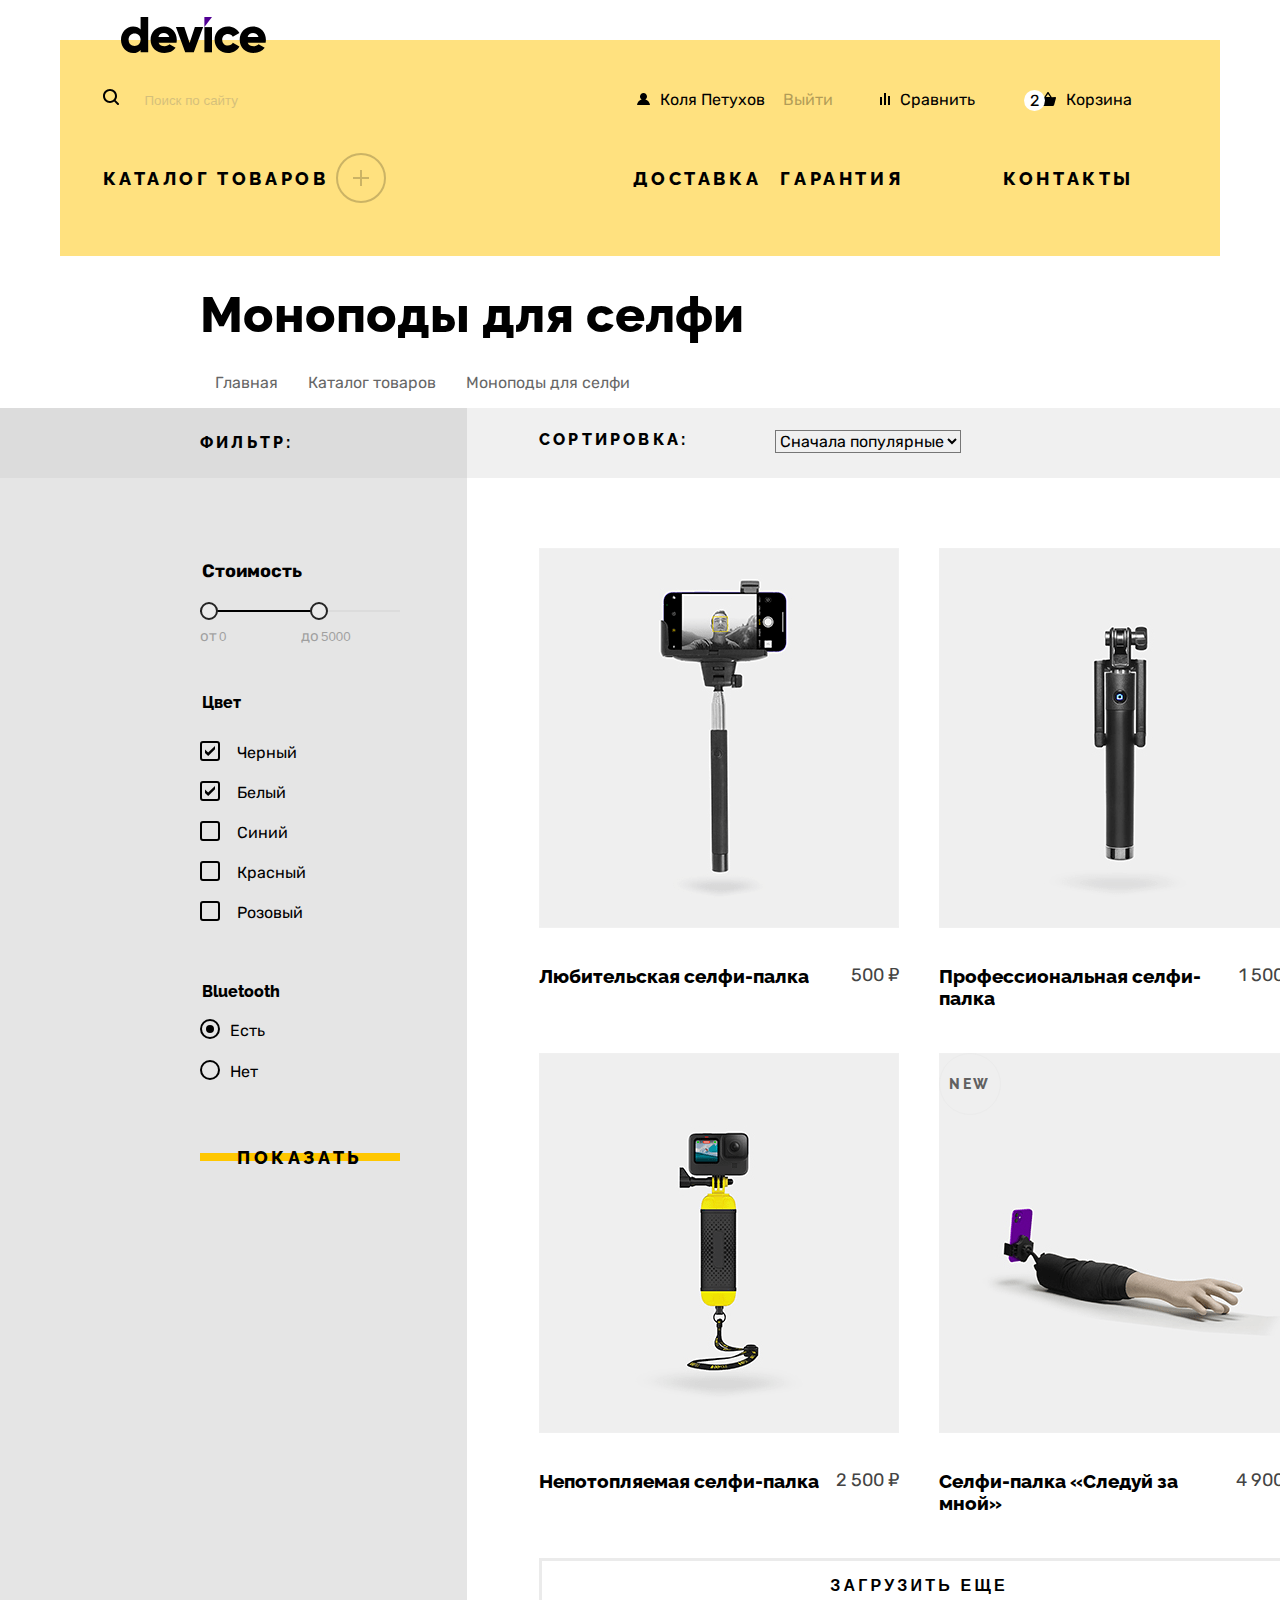
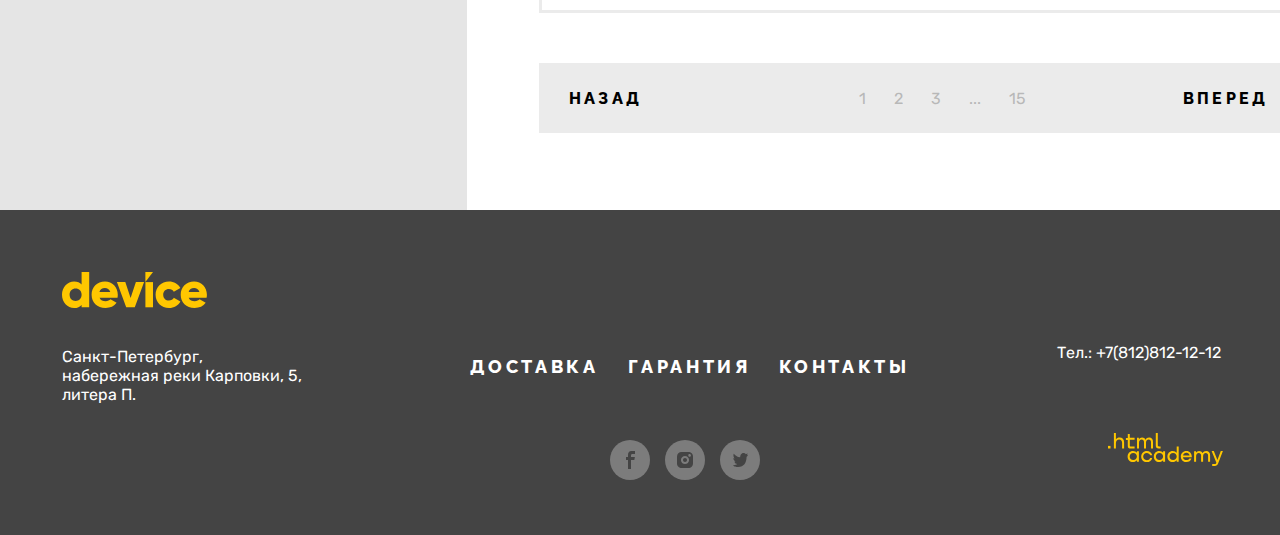
==== commit a681a187: "update" ====
--- a/catalog.html
+++ b/catalog.html
@@ -21,22 +21,42 @@
                                 </form>
                             </li>
                             <li class="navigation-item-profile">
-                                <a class="navigation-link-profile" href="#"><svg class="navigation-icon-profile" width="13" height="12" viewBox="0 0 13 12" fill="none" xmlns="http://www.w3.org/2000/svg"><path d="M0 12h13a6.3 6.3 0 0 0-4.7-5.5c1-.6 1.7-1.7 1.7-3C10 1.6 8.4 0 6.5 0A3.5 3.5 0 0 0 3 3.5c0 1.3.7 2.4 1.7 3A6.3 6.3 0 0 0 0 12Z" fill="#000"/></svg><div class="navigation-link-user">Коля Петухов<a class="navigation-link-profile" href="#">Выйти</a></div></a>
-                                
+                                <a class="navigation-link-profile" href="#">
+                                    <svg class="navigation-icon-profile" width="13" height="12" viewBox="0 0 13 12" fill="none" xmlns="http://www.w3.org/2000/svg">
+                                    <path d="M0 12H13C12.8 9.4 10.9 7.2 8.3 6.5C9.3 5.9 10 4.8 10 3.5C10 1.6 8.4 0 6.5 0C4.6 0 3 1.6 3 3.5C3 4.8 3.7 5.9 4.7 6.5C2.1 7.2 0.2 9.4 0 12Z" fill="#000"/></svg>
+                                    <div class="navigation-link-user">Коля Петухов<a class="navigation-link-profile" href="#">Выйти</a></div></a>
                             </li>
                             <li class="navigation-item-profile">
-                                <a class="navigation-link-profile" href="#"><svg class="navigation-icon-profile"  width="10" height="12" viewBox="0 0 10 12" fill="none" xmlns="http://www.w3.org/2000/svg"><path d="M6 0H4v12h2V0ZM2 4H0v8h2V4ZM10 3H8v9h2V3Z" fill="#000"/></svg><div class="navigation-link-compare">Сравнить</div></a>
+                                <a class="navigation-link-profile" href="#"><svg class="navigation-icon-profile"  width="10" height="12" viewBox="0 0 10 12" fill="none" xmlns="http://www.w3.org/2000/svg"><path d="M6 0H4v12h2V0ZM2 4H0v8h2V4ZM10 3H8v9h2V3Z" fill="#000"/></svg>
+                                <div class="navigation-link-compare">Сравнить</div></a>
                             </li>
                             <li class="navigation-item-profile">
-                                <a class="navigation-link-profile" href="#"><svg class="navigation-icon-profile"  width="16" height="14" viewBox="0 0 16 14" fill="none" xmlns="http://www.w3.org/2000/svg"><path d="m15.3 5-3.5.2L8.6.3C8.5.1 8.2 0 8 0c-.2 0-.5.1-.6.3L4.2 5.2H.7c-.4 0-.7.3-.7.7v.2l1.9 6.8c.2.7.7 1.1 1.4 1.1h9.4c.7 0 1.2-.4 1.4-1.1L16 6v-.2c0-.4-.3-.8-.7-.8ZM8 1.9l2.2 3.2H5.9L8 1.9Z" fill="#000"/></svg><div class="navigation-link-cart">Корзина</div></a>
+                                <a class="navigation-link-profile" href="#"><svg class="navigation-icon-profile"  width="16" height="14" viewBox="0 0 16 14" fill="none" xmlns="http://www.w3.org/2000/svg"><path d="m15.3 5-3.5.2L8.6.3C8.5.1 8.2 0 8 0c-.2 0-.5.1-.6.3L4.2 5.2H.7c-.4 0-.7.3-.7.7v.2l1.9 6.8c.2.7.7 1.1 1.4 1.1h9.4c.7 0 1.2-.4 1.4-1.1L16 6v-.2c0-.4-.3-.8-.7-.8ZM8 1.9l2.2 3.2H5.9L8 1.9Z" fill="#000"/></svg><div class="navigation-link-cart">
+                                <div class="cart-item"><span class="cart-item-numer">2</span></div>Корзина</div></a>
                             </li>
                         </ul>
                     </nav>
                 <nav class="navigation">
                     <ul class="navigation-list">
                         <li class="navigation-item">
-                            <button class="nav-button" name="button">Каталог товаров</button>
+                            <a class="navigation-link" href="#">Каталог товаров</a>
                             <button class="catalog-button"></button>
+                            <div class="hide-menu">
+                                <div class="hide-menu-wrapper">
+                                    <div class="hide-menu-box">
+                                        <a class="hide-menu-link" href="#">Виртуальная реальность</a>
+                                        <a class="hide-menu-link" href="#">Моноподы для селфи</a>
+                                        <a class="hide-menu-link" href="#">Экшн-камеры</a>
+                                    </div>
+                                    <div class="hide-menu-box">
+                                        <a class="hide-menu-link" href="#">Фитнес-браслеты</a>
+                                        <a class="hide-menu-link" href="#">Умные часы</a>
+                                    </div>
+                                    <div class="hide-menu-box">
+                                        <a class="hide-menu-link" href="#">Квадрокоптеры</a>
+                                    </div>
+                                </div>
+                            </div>
                         </li>
                         <li class="navigation-item">
                             <a class="navigation-link" href="#">Доставка</a>
--- a/styles/styles.css
+++ b/styles/styles.css
@@ -2,7 +2,7 @@
     font-family: "Raleway";
     font-style: normal;
     font-weight: 800;
-    src: url("fonts/raleway/raleway-800.woff2") format("woff2");
+    src: url("../fonts/raleway/raleway-800.woff2") format("woff2");
     font-display: swap;
 }
 
@@ -10,7 +10,7 @@
     font-family: "Rubik";
     font-style: normal;
     font-weight: 400;
-    src: url("fonts/rubik/rubik-400.woff2") format("woff2");
+    src: url("../fonts/rubik/rubik-400.woff2") format("woff2");
     font-display: swap;
 }
 
@@ -18,7 +18,7 @@
     font-family: "Rubik";
     font-style: normal;
     font-weight: 700;
-    src: url("fonts/rubik/rubik-700.woff2") format("woff2");
+    src: url("../fonts/rubik/rubik-700.woff2") format("woff2");
     font-display: swap;
 }
 
@@ -26,8 +26,12 @@
     font-family: "Rubik";
     font-style: normal;
     font-weight: 800;
-    src: url("fonts/rubik/rubik-800.woff2") format("woff2");
+    src: url("../fonts/rubik/rubik-800.woff2") format("woff2");
     font-display: swap;
+}
+
+html{
+    height: 100%;
 }
 
 body{
@@ -246,17 +250,13 @@
     width: 100px;
 }
 
-.navigation-item-profile:nth-child(2) .navigation-link-profile::before{
-    content: url(img/user.svg);
-}
-
 .navigation-item-profile{
     margin-top: auto;
     margin-bottom: auto;
 }
 
 .navigation-item-profile:nth-child(1){
-    margin-right: 40px;
+    margin-right: 10px;
 }
 
 .navigation-item-profile:nth-child(2){
@@ -329,7 +329,7 @@
     width: 50px;
     height: 50px;
     border-radius: 50%;
-    background: url(img/plus.svg) no-repeat center;
+    background: url(../img/plus.svg) no-repeat center;
     border: 2px solid #000000;
     opacity: 0.2;
     margin-left: 7px;
@@ -352,7 +352,7 @@
 }
 
 .navigation-item:nth-child(1):hover .catalog-button{
-    background: url(img/minus.svg) no-repeat center;
+    background: url(../img/minus.svg) no-repeat center;
     opacity: 1;
 }
 
@@ -1006,7 +1006,7 @@
 }
 
 .email-description-free::before{
-    content: url(img/free.svg);
+    content: url(../img/free.svg);
     margin-right: 21px;
 }
 
@@ -1023,6 +1023,7 @@
 .footer{
     background-color: #444444;
     width: 100%;
+    margin-top: auto;
 }
 
 .footer-container{
@@ -1159,7 +1160,7 @@
     height: 26px;
     background: none;
     border: none;
-    background: url(img/big-cross-close.svg) center no-repeat;
+    background: url(../img/big-cross-close.svg) center no-repeat;
     cursor: pointer;
 }
 
@@ -1254,7 +1255,7 @@
     width: 2px;
     height: 12px;
     border: none;
-    background: url(img/info2.svg) center no-repeat;
+    background: url(../img/info2.svg) center no-repeat;
     color: #000;
     cursor: pointer;
 }
@@ -1583,7 +1584,7 @@
     position: absolute;
     top: -2px;
     left: 3px;
-    content: url(img/tick.svg);
+    content: url(../img/tick.svg);
     width: 10px;
     height: 10px;
 }
